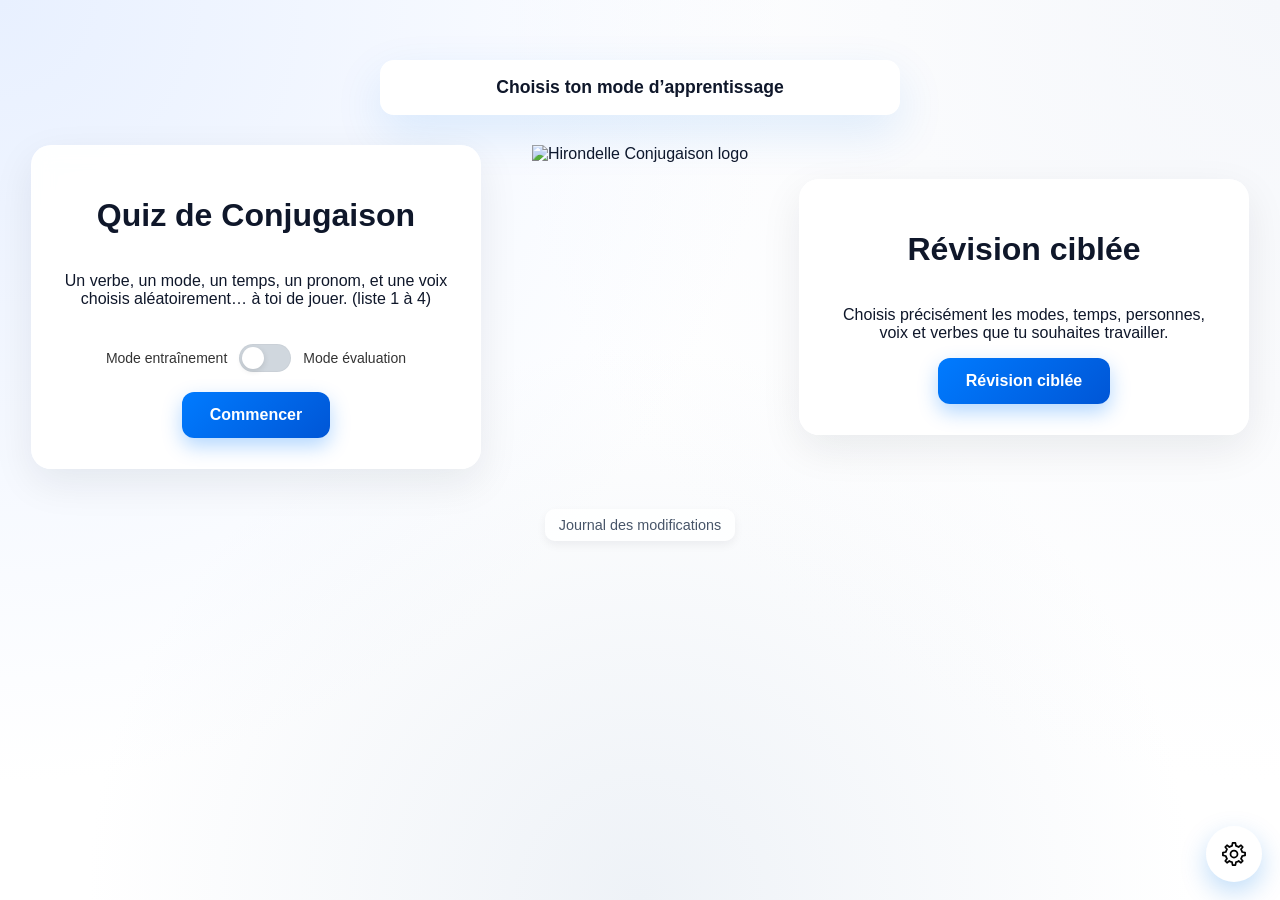
==== templates/index.html @ 1668cf2c "Update index.html" ====
<!DOCTYPE html>
<html lang="fr">
<head>
    <meta charset="UTF-8">
    <title>Quiz de Conjugaison</title>
    <link rel="stylesheet" href="/static/style.css">
</head>
<body>

<button id="settings-gear" class="settings-gear" aria-expanded="false" aria-controls="settings-popup" aria-label="Paramètres">
  <svg viewBox="0 0 24 24" width="36" height="36" aria-hidden="true" xmlns="http://www.w3.org/2000/svg" role="img">
    <path
      d="M12 2.5
         L13.2 2.5
         L13.7 5
         A7 7 0 0 1 16 6
         L18 4.5
         L19.5 6
         L18 8
         A7 7 0 0 1 19 10.3
         L21.5 10.8
         L21.5 13.2
         L19 13.7
         A7 7 0 0 1 18 16
         L19.5 18
         L18 19.5
         L16 18
         A7 7 0 0 1 13.7 19
         L13.2 21.5
         L10.8 21.5
         L10.3 19
         A7 7 0 0 1 8 18
         L6 19.5
         L4.5 18
         L6 16
         A7 7 0 0 1 5 13.7
         L2.5 13.2
         L2.5 10.8
         L5 10.3
         A7 7 0 0 1 6 8
         L4.5 6
         L6 4.5
         L8 6
         A7 7 0 0 1 10.3 5
         L10.8 2.5
         Z"
      fill="none"
      stroke="black"
      stroke-width="1.5"
      stroke-linejoin="round"
      stroke-linecap="round"
    />
    <circle
      cx="12"
      cy="12"
      r="3"
      fill="none"
      stroke="black"
      stroke-width="1.5"
    />
  </svg>
</button>

<!-- POPUP (UN SEUL exemplaire, placé dans le body) -->
<div id="settings-popup" class="settings-popup" role="dialog" aria-hidden="true" aria-labelledby="settings-title">
  <div class="settings-popup-inner">
    <h2 id="settings-title">Paramètres</h2>

    <!-- Interface switch -->
    <div class="setting-block">
      <label class="setting-label">Interface</label>

      <div class="switch-container interface-switch" role="group" aria-label="Interface mobile ou PC">
        <span class="switch-label">Mobile</span>

        <label class="switch" aria-hidden="true">
          <input type="checkbox" id="interface-toggle" aria-checked="true" />
          <span class="slider" aria-hidden="true"></span>
        </label>

        <span class="switch-label">PC</span>
      </div>

      <p class="muted small-note">Active Mobile pour adapter l'interface à ton téléphone.</p>
    </div>

    <div class="setting-block">
      <p class="muted">Cliquez de nouveau sur l'engrenage pour fermer.</p>
    </div>
  </div>
</div>

<!-- CONTENU DE LA PAGE -->
<div class="mini-card">
    Choisis ton mode d’apprentissage
</div>
<!-- ============================
     CARTE 1 — QUIZ CLASSIQUE
     ============================ -->
<div class="menu-row">
    
    <div class="container">
        <!-- Carte 1 -->
        <h1>Quiz de Conjugaison</h1>
        <p>Un verbe, un mode, un temps, un pronom, et une voix choisis aléatoirement… à toi de jouer. (liste 1 à 4)</p>

        <form action="/quiz" method="get">
            <div class="switch-container">
                <label class="switch-label">Mode entraînement</label>
                <label class="switch">
                    <input type="checkbox" name="mode" value="evaluation">
                    <span class="slider"></span>
                </label>
                <label class="switch-label">Mode évaluation</label>
            </div>

            <button type="submit" class="btn">Commencer</button>
        </form>
    </div>


    
<!-- Logo card insérée entre les deux containers -->
<div class="logo-card-wrapper" aria-hidden="false">
  <div class="logo-card" role="img" aria-label="Logo Hirondelle Conjugaison">
    <img src="/static/images/logo.png" alt="Hirondelle Conjugaison logo" id="site-logo">
  </div>
</div>

    
    <div class="container">
        <!-- Carte 2 -->
        <h1>Révision ciblée</h1>
        <p>Choisis précisément les modes, temps, personnes, voix et verbes que tu souhaites travailler.</p>

        <a href="/cible" class="btn">Révision ciblée</a>
    </div>

</div>


<!-- ============================
     FOOTER — JOURNAL DES MODIFS
     ============================ -->
<div class="menu-footer">
    <a href="/changelog" class="menu-link">Journal des modifications</a>
</div>
<script src="{{ url_for('static', filename='js/settings.js') }}" defer></script>
</body>
</html>
---- static/style.css ----
/* ============================================================
   BASE — FIGMA PREMIUM (FOND AMÉLIORÉ)
   ============================================================ */
body {
    font-family: 'Inter', Arial, sans-serif;
    /* Dégradé Mesh doux et moderne */
    background: radial-gradient(circle at 0% 0%, #e8f0ff 0%, transparent 50%),
                radial-gradient(circle at 100% 0%, #f5f7fb 0%, transparent 50%),
                radial-gradient(circle at 50% 100%, #eef2f7 0%, transparent 50%);
    background-attachment: fixed;
    text-align: center;
    padding-top: 60px;
    color: #0f172a;
    margin: 0;
}

.container, .page {
    width: 450px;
    margin: auto;
    background: rgba(255, 255, 255, 0.95);
    backdrop-filter: blur(10px);
    padding: 30px;
    border-radius: 20px;
    box-shadow: 0 14px 40px rgba(15, 23, 42, 0.08);
    border: 1px solid rgba(255, 255, 255, 0.7);
}

/* Version large pour la config */
.page { max-width: 850px; width: 90%; }

/* ============================================================
   BOUTONS & INPUTS (STYLE ORIGINE AMÉLIORÉ)
   ============================================================ */
.btn, .start-btn {
    display: inline-block;
    padding: 14px 28px;
    background: linear-gradient(135deg, #007bff, #0056d6);
    color: white !important;
    text-decoration: none;
    border-radius: 12px;
    font-size: 1rem;
    border: none;
    cursor: pointer;
    font-weight: 600;
    box-shadow: 0 8px 20px rgba(0, 123, 255, 0.3);
    transition: all 0.2s ease;
}

.start-btn { width: 100%; margin-top: 30px; }
.btn:hover, .start-btn:hover { transform: translateY(-2px); box-shadow: 0 12px 28px rgba(0, 123, 255, 0.4); }

input[type="text"] {
    width: 80%;
    padding: 14px;
    border-radius: 12px;
    border: 1px solid #d0d7e2;
    font-size: 1.1rem;
    text-align: center;
    box-shadow: 0 4px 10px rgba(15, 23, 42, 0.04);
    outline: none;
    transition: 0.2s;
}
input[type="text"]:focus { border-color: #007bff; box-shadow: 0 0 0 4px rgba(0, 123, 255, 0.1); }

/* ============================================================
   CHIPS (STYLE FIGMA)
   ============================================================ */
.section { margin-bottom: 30px; text-align: left; }
.section h2 { font-size: 1.1rem; margin-bottom: 15px; color: #475569; }

.chips { display: flex; flex-wrap: wrap; gap: 10px; justify-content: flex-start; }

.chip {
    padding: 10px 18px;
    background: #ffffff;
    border: 1px solid #d0d7e2;
    border-radius: 10px;
    cursor: pointer;
    font-size: 0.9rem;
    font-weight: 500;
    transition: all 0.2s;
}

.chip.active {
    background: linear-gradient(135deg, #007bff, #0056d6);
    color: #fff;
    border-color: transparent;
    box-shadow: 0 8px 20px rgba(0, 123, 255, 0.25);
}
.chip input { display: none; }

.section.disabled { opacity: 0.3; pointer-events: none; filter: grayscale(0.8); }

/* ============================================================
   SLIDER (D’ORIGINE)
   ============================================================ */
.switch-container { display: flex; justify-content: center; align-items: center; gap: 12px; margin: 20px 0; }
.switch { position: relative; width: 50px; height: 28px; }
.switch input { opacity: 0; width: 0; height: 0; }
.slider { position: absolute; cursor: pointer; inset: 0; background: #d0d7e2; border-radius: 28px; transition: 0.3s; }
.slider:before { content: ""; position: absolute; height: 22px; width: 22px; left: 3px; bottom: 3px; background: white; border-radius: 50%; transition: 0.3s; }
input:checked + .slider { background: #007bff; }
input:checked + .slider:before { transform: translateX(22px); }
/* ============================================================
   BOUTONS SECONDAIRES — VERSION PREMIUM FIGMA
   (back-button, stop-button, menu-link, etc.)
   ============================================================ */

/* Conteneur global pour centrer et espacer les petits boutons */
.small-buttons {
    display: flex;
    flex-direction: column;
    gap: 14px;
    justify-content: center;
    align-items: center;
    margin-top: 25px;
}

/* Bouton retour */
.back-button {
    display: inline-block;
    padding: 10px 18px;
    background: #f1f5f9;
    border-radius: 10px;
    color: #334155;
    text-decoration: none;
    font-weight: 600;
    font-size: 0.95rem;
    box-shadow: 0 4px 10px rgba(15, 23, 42, 0.06);
    transition: 0.2s ease;
}

.back-button:hover {
    background: #e2e8f0;
    color: #0f172a;
    transform: translateY(-1px);
    box-shadow: 0 6px 14px rgba(15, 23, 42, 0.10);
}

/* Bouton stop / bilan compact */
.stop-button {
    display: inline-block;
    padding: 10px 18px;
    background: #ffe5e5;
    color: #c0392b;
    border-radius: 10px;
    font-size: 0.95rem;
    font-weight: 600;
    text-decoration: none;
    box-shadow: 0 4px 10px rgba(192, 57, 43, 0.20);
    transition: 0.2s ease;
}

.stop-button:hover {
    background: #ffd6d6;
    color: #a83226;
    transform: translateY(-1px);
    box-shadow: 0 6px 14px rgba(192, 57, 43, 0.25);
}

/* Liens de menu */
.menu-link {
    display: inline-block;
    padding: 8px 14px;
    background: rgba(255, 255, 255, 0.9);
    border-radius: 10px;
    color: #475569;
    text-decoration: none;
    font-size: 0.9rem;
    font-weight: 500;
    box-shadow: 0 4px 10px rgba(15, 23, 42, 0.06);
    transition: 0.2s ease;
}

.menu-link:hover {
    background: #ffffff;
    color: #0f172a;
    transform: translateY(-1px);
    box-shadow: 0 6px 14px rgba(15, 23, 42, 0.10);
}

/* Footer de menu (centré et espacé) */
.menu-footer {
    margin-top: 40px;
    text-align: center;
    display: flex;
    flex-direction: column;
    gap: 12px;
    align-items: center;
}
/* ============================================================
   BOUTONS DU BAS DU BILAN — VERSION PREMIUM FIGMA
   ============================================================ */

.bilan-actions {
    display: flex;
    flex-direction: column;
    gap: 16px;
    justify-content: center;
    align-items: center;
    margin-top: 35px;
}

/* Boutons principaux du bas */
.bilan-actions .btn {
    width: 100%;
    max-width: 320px;
    padding: 14px 24px;
    border-radius: 12px;
    font-size: 1rem;
    font-weight: 600;
    background: linear-gradient(135deg, #007bff, #0056d6);
    color: #fff !important;
    box-shadow: 0 8px 20px rgba(0, 123, 255, 0.3);
    transition: 0.2s ease;
    text-align: center;
}

.bilan-actions .btn:hover {
    transform: translateY(-2px);
    box-shadow: 0 12px 28px rgba(0, 123, 255, 0.4);
}

/* Bouton retour */
.bilan-actions .back-button {
    width: 100%;
    max-width: 320px;
    text-align: center;
}
.eval-header {
    display: flex;
    flex-direction: column;
    align-items: center;
    gap: 6px;
    margin-bottom: 25px;
}

.eval-badge {
    background: linear-gradient(135deg, #0f172a, #1e293b);
    color: #fff;
    padding: 8px 20px;
    border-radius: 14px;
    font-size: 0.9rem;
    font-weight: 600;
    letter-spacing: 0.4px;
    box-shadow: 0 4px 12px rgba(0,0,0,0.15);
}
.timer-box {
    background: #ffffff;
    color: #007bff;
    padding: 14px 28px;
    border-radius: 16px;
    font-size: 1.8rem; /* plus grand */
    font-weight: 700;
    box-shadow: 0 8px 20px rgba(0,123,255,0.18);
    border: 1px solid rgba(0,123,255,0.15);
    margin-bottom: 12px;
    letter-spacing: 1px;
}

.eval-actions .btn {
    margin-top: 25px;
}
.eval-question {
    margin-top: 10px;
    margin-bottom: 20px;
    font-size: 1.1rem;
    font-weight: 500;
    color: #334155;
}
.progress-container {
    width: 100%;
    height: 14px;
    background: #e2e8f0;
    border-radius: 8px;
    overflow: hidden;
    margin: 20px 0 25px 0;
    box-shadow: inset 0 0 4px rgba(0,0,0,0.08);
}

.progress-bar {
    height: 100%;
    background: linear-gradient(90deg, #007bff, #0056d6);
    width: 0%;
    transition: width 0.45s ease-in-out;
    box-shadow: 0 0 12px rgba(0,123,255,0.4);
}

.flash {
    background: #ffdddd;
    border-left: 4px solid #ff4444;
    padding: 10px 15px;
    margin-bottom: 15px;
    border-radius: 6px;
    color: #a00000;
    font-weight: 500;
}

.start-btn:disabled {
    opacity: 0.4;
    cursor: not-allowed;
    pointer-events: none;
}
/* ============================
   ALIGNEMENT PC — DEUX CARTES
   ============================ */
@media (min-width: 900px) {

    .menu-row {
        display: flex;
        justify-content: center;
        align-items: stretch; /* égalise automatiquement les hauteurs */
        gap: 20px; /* espace horizontal */
    }

    /* Les deux cartes gardent leur largeur */
    .menu-row .container {
        width: 450px;
        display: flex;
        flex-direction: column;
    }

    /* Empêche le bouton de s'étirer */
    .menu-row .container .btn {
        width: auto;
        align-self: center;
        margin-top: auto; /* pousse le bouton en bas proprement */
    }
}
   /* ============================
   MINI-CARTE D'INTRO
   ============================ */
   .mini-card {
       width: 450px;
       margin: 0 auto 30px auto;
       padding: 14px 20px;
       background: rgba(255, 255, 255, 0.9);
       backdrop-filter: blur(8px);
       border-radius: 14px;
       box-shadow: 0 8px 24px rgba(15, 23, 42, 0.08);
       border: 1px solid rgba(255, 255, 255, 0.7);
       font-size: 1.1rem;
       font-weight: 600;
       color: #0f172a;
   }
/* ============================
   BILAN — STYLE PREMIUM
   ============================ */

.bilan-container {
    max-width: 700px;
}

.intro {
    font-size: 1rem;
    color: #475569;
    margin-bottom: 25px;
}

.bilan-block {
    background: rgba(255,255,255,0.9);
    padding: 20px;
    border-radius: 16px;
    box-shadow: 0 8px 24px rgba(15,23,42,0.08);
    margin-bottom: 30px;
}

/* BARRE DE PROGRESSION GLOBALE */
.bar-container {
    width: 100%;
    height: 12px;
    background: #e2e8f0;
    border-radius: 8px;
    overflow: hidden;
    margin: 10px 0 20px 0;
}

.bar-fill {
    height: 100%;
    background: linear-gradient(90deg, #007bff, #0056d6);
    transition: width 0.4s ease;
}

/* ERREURS */
.erreurs-block {
    margin-bottom: 30px;
}

.erreur-item {
    background: #fff1f2;
    border-left: 4px solid #e11d48;
    padding: 12px 16px;
    border-radius: 10px;
    margin-bottom: 12px;
    text-align: left;
    font-size: 0.95rem;
}

.erreur-verbe {
    font-weight: 700;
    color: #b91c1c;
}

.attendu {
    color: #0f172a;
    font-weight: 600;
}

.donne {
    color: #b91c1c;
    font-weight: 600;
}

.fleche {
    margin: 0 6px;
}

/* ANALYSE */
.analyse-section {
    margin-top: 20px;
}

.analyse-title {
    margin-top: 25px;
    font-weight: 700;
    color: #334155;
}

.analyse-item {
    background: #f8fafc;
    padding: 10px 14px;
    border-radius: 10px;
    margin-bottom: 8px;
    text-align: left;
}

/* MINI GRAPHIQUES PAR MODE / VOIX */
.mode-chart {
    margin: 20px 0;
}

.mode-row {
    display: flex;
    align-items: center;
    gap: 10px;
    margin-bottom: 12px;
}

.mode-label {
    width: 120px;
    text-align: left;
    font-weight: 600;
    color: #334155;
}

.mode-bar-premium {
    flex: 1;
    height: 10px;
    background: #e2e8f0;
    border-radius: 6px;
    overflow: hidden;
}

.mode-bar-fill-premium {
    height: 100%;
    background: linear-gradient(90deg, #007bff, #0056d6);
    transition: width 0.4s ease;
}

.mode-value {
    width: 40px;
    text-align: right;
    font-weight: 600;
}

/* SUGGESTION */
.suggestion {
    background: #eef2ff;
    padding: 14px;
    border-radius: 12px;
    color: #3730a3;
    font-weight: 600;
    margin-top: 10px;
}

/* BOUTONS */
.bilan-actions {
    margin-top: 40px;
    display: flex;
    flex-direction: column;
    gap: 16px;
}
/* Bouton settings — bleu, circulaire, compact, animé */
.settings-gear {
    position: fixed;
    right: 18px;
    bottom: 18px;

    /* Taille plus petite */
    width: 56px;
    height: 56px;

    /* Forme circulaire */
    border-radius: 50%;

    /* Fond bleu moderne */
    background: linear-gradient(135deg, #4fb3ff, #0077e6);

    /* Bordure subtile */
    border: 2px solid rgba(255,255,255,0.25);

    /* Centrage du SVG */
    display: flex;
    align-items: center;
    justify-content: center;

    cursor: pointer;
    z-index: 1400;
    padding: 0;

    /* Animation douce */
    transition:
        transform 260ms cubic-bezier(.2,.9,.2,1),
        box-shadow 260ms cubic-bezier(.2,.9,.2,1),
        background 260ms ease;

    /* Ombre moderne */
    box-shadow: 0 10px 26px rgba(0, 119, 230, 0.25);

    /* Icône en blanc */
    color: #ffffff;
}

/* Taille du SVG */
.settings-gear svg {
    width: 28px;
    height: 28px;
    display: block;
    pointer-events: none;
}

/* Hover : élévation + glow bleu */
.settings-gear:hover {
    transform: translateY(-4px) scale(1.08);
    box-shadow: 0 18px 40px rgba(0, 119, 230, 0.35);
    background: linear-gradient(135deg, #6fd3ff, #0088ff);
}

/* Focus clavier */
.settings-gear:focus {
    outline: none;
    box-shadow: 0 0 0 6px rgba(0,119,230,0.25);
}

/* Animation ouverture (rotation douce) */
.settings-gear.open {
    transform: rotate(90deg) scale(1.05);
    box-shadow: 0 22px 48px rgba(0,119,230,0.40);
}


/* Popup */
.settings-popup {
  position: fixed;
  right: 18px;
  bottom: 78px;
  width: 280px;
  max-width: calc(100% - 40px);
  background: #ffffff;
  border-radius: 14px;
  box-shadow: 0 18px 48px rgba(0,119,230,0.18);
  opacity: 0;
  transform: translateY(12px) scale(0.96);
  pointer-events: none;
  transition: opacity 260ms ease, transform 260ms cubic-bezier(.2,.9,.2,1);
  z-index: 1300;
  overflow: hidden;
}
.settings-popup.open {
  opacity: 1;
  transform: translateY(0) scale(1);
  pointer-events: auto;
}
.settings-popup-inner { padding: 16px 18px; color: #222; }

/* ---------------------------
   Switch block
   --------------------------- */
/* ============================
   SWITCH / TOGGLE
   ============================ */
.setting-block { margin-bottom: 14px; }
.setting-label { display: block; font-weight: 600; color: #0077e6; margin-bottom: 8px; }
.interface-switch { display: flex; align-items: center; gap: 10px; }
.switch-label { font-size: 14px; color: #333; }

/* Switch visual */
.switch { position: relative; display: inline-block; width: 52px; height: 28px; }
.switch input { opacity: 0; width: 0; height: 0; position: absolute; left: 0; top: 0; }
.slider {
  position: absolute; inset: 0;
  background: #d0d7de; border-radius: 34px;
  transition: background .25s ease, box-shadow .25s;
  box-shadow: inset 0 0 0 1px rgba(0,0,0,0.03);
}
.slider:before {
  content: ""; position: absolute; height: 22px; width: 22px; left: 3px; bottom: 3px;
  background: #fff; border-radius: 50%; transition: transform .25s cubic-bezier(.2,.9,.2,1);
  box-shadow: 0 2px 6px rgba(0,0,0,0.12);
}
#interface-toggle:checked + .slider { background: #0077e6; }
#interface-toggle:checked + .slider:before { transform: translateX(24px); }
.small-note { margin: 8px 0 0 0; color: #666; font-size: 13px; }
.switch input:focus + .slider { box-shadow: 0 0 0 6px rgba(0,119,230,0.12); outline: none; }

/* ============================
   MODE CLASSES (mobile / pc)
   ============================ */
body.mobile-mode .container { max-width: 380px; width: 92%; transition: width .28s ease, max-width .28s ease; }
body.mobile-mode .menu-row { flex-direction: column; gap: 18px; }
body.pc-mode .container { max-width: 1100px; width: 100%; transition: width .28s ease, max-width .28s ease; }
body.pc-mode .menu-row { flex-direction: row; gap: 32px; }

/* Ensure box sizing everywhere to avoid overflow surprises */
.container, .menu-row, .mini-card, .bilan-block { box-sizing: border-box; }

/* ============================
   SETTINGS GEAR (responsive, consolidated)
   ============================ */
:root {
  --settings-gear-size-desktop: 56px;
  --settings-gear-svg: 28px;
  --mobile-popup-scale: 2; /* <-- CHANGE THIS in body.mobile-mode to scale popups in mobile */
}

.settings-gear {
  position: fixed;
  right: 18px;
  bottom: 18px;
  width: var(--settings-gear-size-desktop);
  height: var(--settings-gear-size-desktop);
  border-radius: 50%;
  background: linear-gradient(135deg, #4fb3ff, #0077e6);
  border: 2px solid rgba(255,255,255,0.25);
  display: flex; align-items: center; justify-content: center;
  cursor: pointer; z-index: 1400; padding: 0;
  box-shadow: 0 10px 26px rgba(0,119,230,0.25);
  color: #fff;
  transform-origin: center;
  transition: transform 260ms cubic-bezier(.2,.9,.2,1), box-shadow 260ms cubic-bezier(.2,.9,.2,1), background 260ms ease;
}
.settings-gear svg { width: var(--settings-gear-svg); height: var(--settings-gear-svg); pointer-events: none; }
.settings-gear:hover { transform: translateY(-4px) scale(1.08); box-shadow: 0 18px 40px rgba(0,119,230,0.35); background: linear-gradient(135deg, #6fd3ff, #0088ff); }
.settings-gear:focus { outline: none; box-shadow: 0 0 0 6px rgba(0,119,230,0.25); }
.settings-gear.open { transform: rotate(90deg) scale(1.05); box-shadow: 0 22px 48px rgba(0,119,230,0.40); }

/* Small adjustments for very small screens (keeps visual crisp, no global scale) */
@media (max-width: 420px) {
  .settings-gear { right: 12px; bottom: 12px; width: 56px; height: 56px; }
}
@media (max-width: 320px) {
  .settings-gear { right: 10px; bottom: 10px; width: 52px; height: 52px; }
}

/* ============================
   POPUP / MODAL (desktop + mobile master variable)
   - All popups use the same mobile scale variable
   - Boxes adapt to text: height:auto, min-height:0, padding in clamp()
   ============================ */
.settings-popup,
.popup,
.modal,
.mini-card,
.bilan-block {
  position: relative;
  background: #ffffff;
  border-radius: 14px;
  box-shadow: 0 18px 48px rgba(0,119,230,0.12);
  overflow: hidden;
  width: 100%;
  max-width: 520px;
  padding: 16px;
  height: auto;
  min-height: 0;
  box-sizing: border-box;
  transition: opacity 220ms ease, transform 220ms cubic-bezier(.2,.9,.2,1);
}

/* Desktop default popup placement */
.settings-popup {
  position: fixed;
  right: 18px;
  bottom: 78px;
  width: 280px;
  max-width: calc(100% - 40px);
  opacity: 0;
  transform: translateY(12px) scale(0.98);
  pointer-events: none;
  z-index: 1500;
}
.settings-popup.open { opacity: 1; transform: translateY(0) scale(1); pointer-events: auto; }
.settings-popup-inner { padding: 16px 18px; color: #222; }

/* ============================
   MOBILE: single variable controls ALL popup sizes
   - Change only --mobile-popup-scale inside body.mobile-mode
   ============================ */
body.mobile-mode { --mobile-popup-scale: 2; } /* <-- change this single value to scale all popups in mobile */
@media (max-width: 360px) { body.mobile-mode { --mobile-popup-scale: 2; } }

/* Apply mobile-only popup scaling and safe placement */
body.mobile-mode .settings-popup,
body.mobile-mode .popup,
body.mobile-mode .modal,
body.mobile-mode .mini-card,
body.mobile-mode .bilan-block {
  transform-origin: top center;
  transform: scale(var(--mobile-popup-scale));
  max-width: calc(100% - 32px);
  padding: clamp(10px, 3.5vw, 18px);
  height: auto !important;
  min-height: 0 !important;
}

/* Shift gear and popup to avoid overlap when mobile scale increases */
body.mobile-mode .settings-gear {
  right: calc(12px + (var(--mobile-popup-scale) - 1) * 12px);
  bottom: calc(12px + (var(--mobile-popup-scale) - 1) * 12px);
  z-index: 1600;
}
body.mobile-mode .settings-popup {
  right: calc(12px + (var(--mobile-popup-scale) - 1) * 12px);
  bottom: calc(70px + (var(--mobile-popup-scale) - 1) * 12px);
  width: calc(92% - 24px);
}

/* Ensure popups adapt to text width (no fixed heights) */
body.mobile-mode .settings-popup .settings-popup-inner,
body.mobile-mode .popup .popup-inner,
body.mobile-mode .modal .modal-inner {
  height: auto;
  min-height: 0;
  padding: clamp(10px, 3.5vw, 18px);
}

/* ============================
   LAYOUT SAFEGUARDS
   - ensure menu-row behaves correctly in pc/mobile
   ============================ */
.menu-row { display: flex; gap: 20px; flex-wrap: wrap; align-items: flex-start; }
.menu-row .container { width: 100%; max-width: 450px; box-sizing: border-box; }

/* Force two-column layout in pc-mode on wide screens */
@media (min-width: 900px) {
  body.pc-mode .menu-row { flex-direction: row; flex-wrap: nowrap; justify-content: center; align-items: stretch; }
  body.pc-mode .menu-row .container { flex: 0 0 450px; width: 450px; max-width: 450px; }
}

/* Accessibility */
:focus { outline: 3px solid rgba(0,119,230,0.12); outline-offset: 2px; }
/* ============================
   Remplacement nettoyé — mobile scaling, gear, popups, espacements
   Remplace la portion fournie par l'utilisateur (ne change pas le visuel desktop)
   ============================ */

/* Master variable pour popups en mobile : changez UNE SEULE valeur ici */
:root {
  --mobile-popup-scale: 2; /* desktop default (no scale) */
}

/* --- Neutraliser scaling destructeur sur wrappers --- */
.container, .page, .menu-row, .mini-card, .bilan-container, .bilan-block {
  transform: none !important;
  transform-origin: initial !important;
  transition: none !important;
  box-sizing: border-box;
}

/* --- Mode mobile : définir la seule variable à modifier --- */
body.mobile-mode {
  --mobile-popup-scale: 2; /* <-- changez CE nombre pour agrandir/réduire toutes les popups en mobile */
  overflow-x: hidden;
  overflow-y: auto;
  /* léger agrandissement typographique si souhaité (optionnel) */
  /* font-size: 1.06rem; */
}

/* Très petits écrans : ajustement optionnel */
@media (max-width: 360px) {
  body.mobile-mode { --mobile-popup-scale: 1.5; }
}

/* --- Réserver de l'espace bas sans min-height dépendant du scale --- */
body.mobile-mode .container,
body.mobile-mode .page {
  /* padding-bottom fixe pour laisser de la place au footer/popup/gear */
  padding-bottom: 80px;
  min-height: auto;
}

/* Footer spacing conservateur en mobile */
body.mobile-mode .menu-footer {
  margin-top: 36px;
}

/* --- Settings gear : position fixe, responsive, sans casser le flux --- */
.settings-gear {
  position: fixed;
  right: 18px;
  bottom: 18px;
  z-index: 1400;
  width: 56px;
  height: 56px;
  border-radius: 50%;
  transform-origin: center;
  transition: transform 260ms cubic-bezier(.2,.9,.2,1), box-shadow 260ms cubic-bezier(.2,.9,.2,1), background 260ms ease;
}

/* Décalage léger du gear en mobile pour éviter recouvrement (basé sur la variable unique) */
body.mobile-mode .settings-gear {
  right: calc(12px + (var(--mobile-popup-scale) - 1) * 12px);
  bottom: calc(12px + (var(--mobile-popup-scale) - 1) * 12px);
  z-index: 1600;
}

/* --- Popups / modals / mini-cards : base (desktop unchanged) --- */
.settings-popup,
.popup,
.modal,
.mini-card,
.bilan-block {
  position: relative;
  background: #ffffff;
  border-radius: 14px;
  box-shadow: 0 18px 48px rgba(0,119,230,0.12);
  overflow: hidden;
  width: 100%;
  max-width: 520px;
  padding: 16px;
  height: auto;
  min-height: 0;
  box-sizing: border-box;
  transition: opacity 220ms ease, transform 220ms cubic-bezier(.2,.9,.2,1);
}

/* Desktop placement settings-popup (inchangé) */
.settings-popup {
  position: fixed;
  right: 18px;
  bottom: 78px;
  width: 280px;
  max-width: calc(100% - 40px);
  opacity: 0;
  transform: translateY(12px) scale(0.98);
  pointer-events: none;
  z-index: 1500;
}
.settings-popup.open { opacity: 1; transform: translateY(0) scale(1); pointer-events: auto; }
.settings-popup-inner { padding: 16px 18px; color: #222; }

/* --- MOBILE : appliquer la variable unique à toutes les popups (scale uniquement) --- */
body.mobile-mode .settings-popup,
body.mobile-mode .popup,
body.mobile-mode .modal,
body.mobile-mode .mini-card,
body.mobile-mode .bilan-block {
  transform-origin: top center;
  transform: scale(var(--mobile-popup-scale));
  max-width: calc(100% - 32px);
  padding: clamp(10px, 3.5vw, 18px);
  height: auto !important;
  min-height: 0 !important;
}

/* Décaler la popup mobile pour éviter recouvrement avec le gear */
body.mobile-mode .settings-popup {
  right: calc(12px + (var(--mobile-popup-scale) - 1) * 12px);
  bottom: calc(70px + (var(--mobile-popup-scale) - 1) * 12px);
  width: calc(92% - 24px);
}

/* Assurer que le contenu interne s'adapte au texte */
body.mobile-mode .settings-popup .settings-popup-inner,
body.mobile-mode .popup .popup-inner,
body.mobile-mode .modal .modal-inner {
  height: auto;
  min-height: 0;
  padding: clamp(10px, 3.5vw, 18px);
}

/* --- Layout safeguards (desktop visuals preserved) --- */
.menu-row { display: flex; gap: 20px; flex-wrap: wrap; align-items: flex-start; }
.menu-row .container { width: 100%; max-width: 450px; box-sizing: border-box; }

/* Forcer deux colonnes en pc-mode (aucun changement visuel attendu) */
@media (min-width: 900px) {
  body.pc-mode .menu-row { flex-direction: row; flex-wrap: nowrap; justify-content: center; align-items: stretch; gap: 20px; }
  body.pc-mode .menu-row .container { flex: 0 0 450px; width: 450px; max-width: 450px; box-sizing: border-box; }
}

/* Chips / lists: wrapping and reasonable gaps */
.chips { gap: 10px; align-items: flex-start; }
.chip { white-space: normal; padding: 8px 12px; }

/* Accessibility */
:focus { outline: 3px solid rgba(0,119,230,0.12); outline-offset: 2px; }


/* === Révision ciblée — règles consolidées pour mode PC === */
@media (min-width: 900px) {
  /* Empêcher l'étirement vertical des éléments internes (sauf boutons) */
  body.pc-mode .mini-card > *:not(.btn),
  body.pc-mode .revision-card > *:not(.btn) {
    flex: 0 0 auto;
  }

  /* Limiter la taille des images/illustrations pour ne pas étirer la carte */
  body.pc-mode .mini-card img,
  body.pc-mode .revision-card img {
    max-width: 100%;
    max-height: 84px;
    width: auto;
    object-fit: contain;
    margin-bottom: 8px;
    display: block;
  }

  /* Cible précise pour "Révision ciblée" — largeur et hauteur adaptées au contenu */
  body.pc-mode .revision-card,
  body.pc-mode .mini-card.revision,
  body.pc-mode .mini-card--revision,
  body.pc-mode .container.revision {
    max-width: 420px;
    width: 420px;
    box-sizing: border-box;
    padding: 12px 16px;
    margin: 0;
    display: flex;
    flex-direction: column;
    justify-content: flex-start; /* ne pas centrer verticalement */
    align-items: stretch;
    min-height: 0; /* s'ajuste au contenu */
    height: auto;
  }

  /* Titres et paragraphes : espacement et taille harmonisés */
  body.pc-mode .revision-card h2,
  body.pc-mode .mini-card.revision h2 {
    font-size: 1.05rem;
    margin: 6px 0 8px 0;
    line-height: 1.18;
  }
  body.pc-mode .revision-card p,
  body.pc-mode .mini-card.revision p {
    font-size: 0.95rem;
    margin: 0 0 10px 0;
    color: #475569;
  }

  /* Bouton : centré et proportionné */
  body.pc-mode .revision-card .btn,
  body.pc-mode .mini-card.revision .btn {
    align-self: center;
    padding: 10px 16px;
    margin-top: 8px;
    max-width: 200px;
    width: auto;
  }

  /* Si la carte est dans une .menu-row, préserver la largeur de la colonne voisine */
  body.pc-mode .menu-row .container:not(.revision) {
    flex: 0 0 450px;
    width: 450px;
    box-sizing: border-box;
  }

   /* === Fond spécial uniquement en mode PC === */
   body.pc-mode {
     background-image: url("/static/img/fond.png"); 
     background-size: cover;
     background-position: center;
     background-repeat: no-repeat;
   }

/* === En mode mobile : fond normal === */
   body.mobile-mode {
     background: #ffffff; /* ou transparent si tu préfères */
   }
/* === Fix clickability settings gear (place at end of style.css) === */

/* Assurer que le gear est au-dessus de tout et cliquable */
#settings-gear,
.settings-gear {
  position: fixed !important;
  right: 18px !important;
  bottom: 18px !important;
  z-index: 99999 !important;      /* très haut pour éviter recouvrement */
  pointer-events: auto !important;/* s'assurer que les clics passent */
  background: transparent;        /* ne change pas le visuel si déjà stylé */
}

/* Popup juste en dessous du gear (ouvre au-dessus quand nécessaire) */
#settings-popup,
.settings-popup {
  position: fixed !important;
  z-index: 99998 !important;
  pointer-events: auto;           /* quand ouvert, on veut interagir */
}

/* Quand popup fermé, s'assurer qu'il ne capte pas les clics invisibles */
.settings-popup[aria-hidden="true"] {
  pointer-events: none;
  opacity: 0;
  transform: translateY(6px) scale(0.995);
}

/* Sécurité : empêcher qu'un parent avec z-index élevé masque le gear */
body * {
  /* n'applique pas globalement, juste pour debug si nécessaire */
  /* remove/comment this block after debug */
  /* outline: 0.5px dashed rgba(255,0,0,0.06); */
}
/* === Fix clickability settings gear (fin de style.css) === */
#settings-gear, .settings-gear {
  position: fixed !important;
  right: 18px !important;
  bottom: 18px !important;
  z-index: 99999 !important;
  pointer-events: auto !important;
  background: transparent;
}

/* Popup sous le gear, ne capte pas les clics quand fermé */
#settings-popup, .settings-popup {
  position: fixed !important;
  z-index: 99998 !important;
  pointer-events: auto;
}
.settings-popup[aria-hidden="true"] {
  pointer-events: none;
  opacity: 0;
  transform: translateY(6px) scale(0.995);
}

}
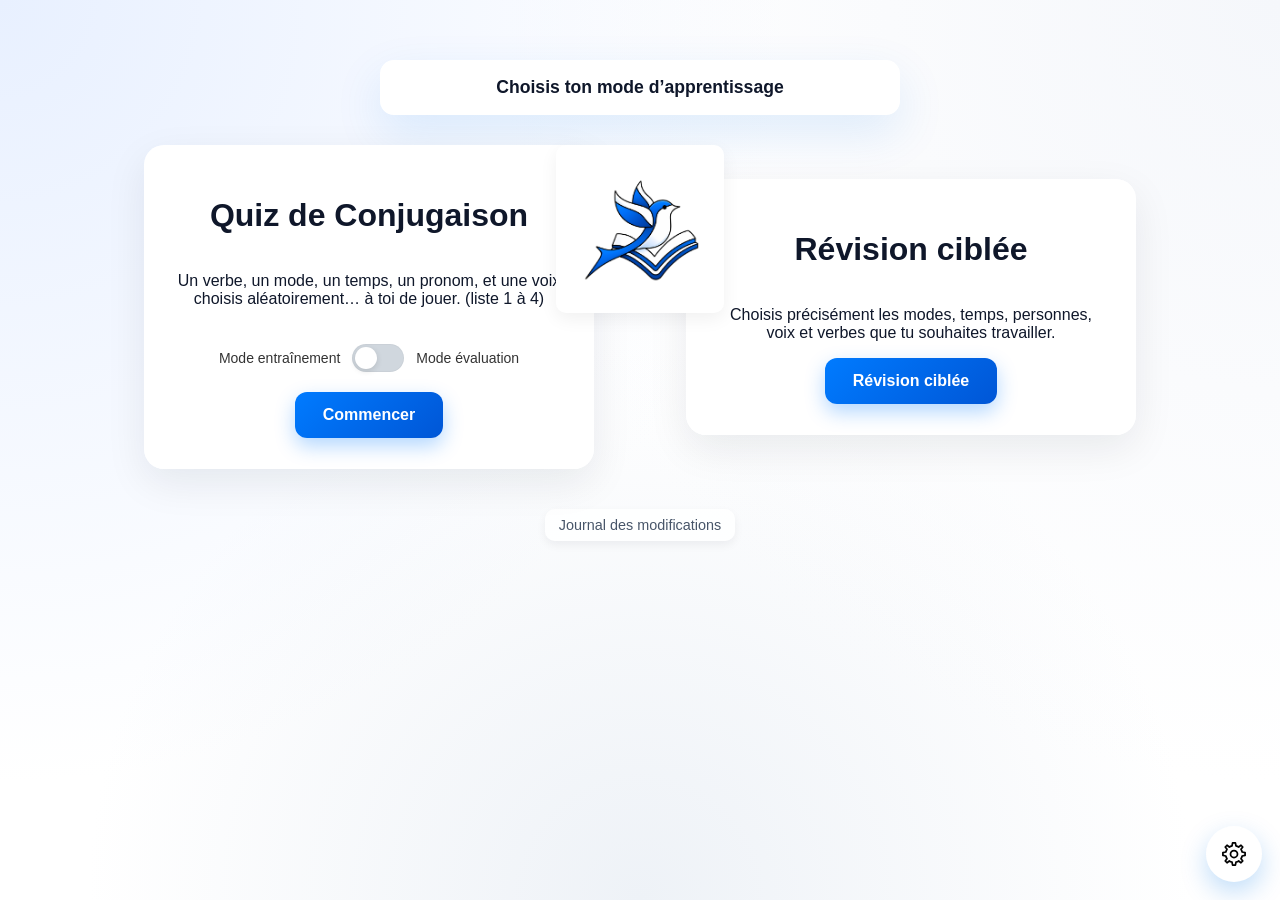
==== commit 6c507f05: "Update index.html" ====
--- a/templates/index.html
+++ b/templates/index.html
@@ -123,7 +123,7 @@
 <!-- Logo card insérée entre les deux containers -->
 <div class="logo-card-wrapper" aria-hidden="false">
   <div class="logo-card" role="img" aria-label="Logo Hirondelle Conjugaison">
-    <img src="/static/images/logo.png" alt="Hirondelle Conjugaison logo" id="site-logo">
+    <img src="/static/img/logo.png" alt="Hirondelle Conjugaison logo" id="site-logo">
   </div>
 </div>
 
--- a/static/style.css
+++ b/static/style.css
@@ -1041,6 +1041,114 @@
   opacity: 0;
   transform: translateY(6px) scale(0.995);
 }
-
-}
-
+/* Logo card centered and responsive */
+:root {
+  --logo-x: 0px; /* contrôle manuel de la translation X du logo (ex: 0px, 20px, -10px, 5%) */
+  --logo-size: 120px; /* taille du logo, ajuste si besoin */
+  --gap-cards: 28px; /* espace entre les cartes */
+  --font-hirondelle: "Hirondelle Conjugaison", system-ui, -apple-system, "Segoe UI", Roboto, "Helvetica Neue", Arial;
+}
+
+/* Wrapper ensures layout behavior */
+.menu-row {
+  display: flex;
+  gap: var(--gap-cards);
+  align-items: flex-start;
+  justify-content: center;
+  position: relative;
+  flex-wrap: nowrap;
+}
+
+/* Logo wrapper occupies no flow space on desktop (absolute) */
+.logo-card-wrapper {
+  position: relative;
+  display: flex;
+  align-items: center;
+  justify-content: center;
+  min-width: 0;
+}
+
+/* The visible card */
+.logo-card {
+  background: #fff;
+  border-radius: 10px;
+  box-shadow: 0 6px 18px rgba(0,0,0,0.06);
+  padding: 12px;
+  display: flex;
+  align-items: center;
+  justify-content: center;
+  width: calc(var(--logo-size) + 24px);
+  height: calc(var(--logo-size) + 24px);
+  transition: transform 220ms ease, box-shadow 220ms ease;
+  font-family: var(--font-hirondelle);
+}
+
+/* Image inside */
+.logo-card img {
+  width: var(--logo-size);
+  height: auto;
+  display: block;
+}
+
+/* Desktop layout: logo visually between the two cards using absolute translation */
+@media (min-width: 900px) {
+  .menu-row {
+    flex-wrap: nowrap;
+  }
+
+  /* Make the two .container flex children take equal space */
+  .menu-row > .container {
+    flex: 1 1 0;
+    min-width: 260px;
+  }
+
+  /* Position the logo-card-wrapper absolutely centered vertically and between cards */
+  .logo-card-wrapper {
+    position: absolute;
+    left: 50%;
+    top: 0;
+    transform: translateX(calc(-50% + var(--logo-x)));
+    pointer-events: auto;
+    z-index: 10;
+    margin-top: 0;
+  }
+
+  /* Keep space so the two containers don't overlap the logo visually */
+  .menu-row::before,
+  .menu-row::after {
+    content: "";
+    width: calc(var(--logo-size) / 2 + 24px);
+    display: block;
+  }
+}
+
+/* Mobile layout: stack and intercalate logo between cards */
+@media (max-width: 899px) {
+  .menu-row {
+    flex-direction: column;
+    gap: var(--gap-cards);
+  }
+
+  /* Ensure containers are full width on mobile */
+  .menu-row > .container {
+    width: 100%;
+  }
+
+  /* Put logo-card-wrapper as a normal flow element (it will be between the two containers if placed there in HTML) */
+  .logo-card-wrapper {
+    position: relative;
+    transform: translateX(var(--logo-x));
+    margin: 0 auto;
+    width: auto;
+  }
+}
+
+/* Small visual hover */
+.logo-card:hover {
+  transform: translateY(-4px) scale(1.01);
+  box-shadow: 0 10px 30px rgba(0,0,0,0.09);
+}
+
+
+}
+
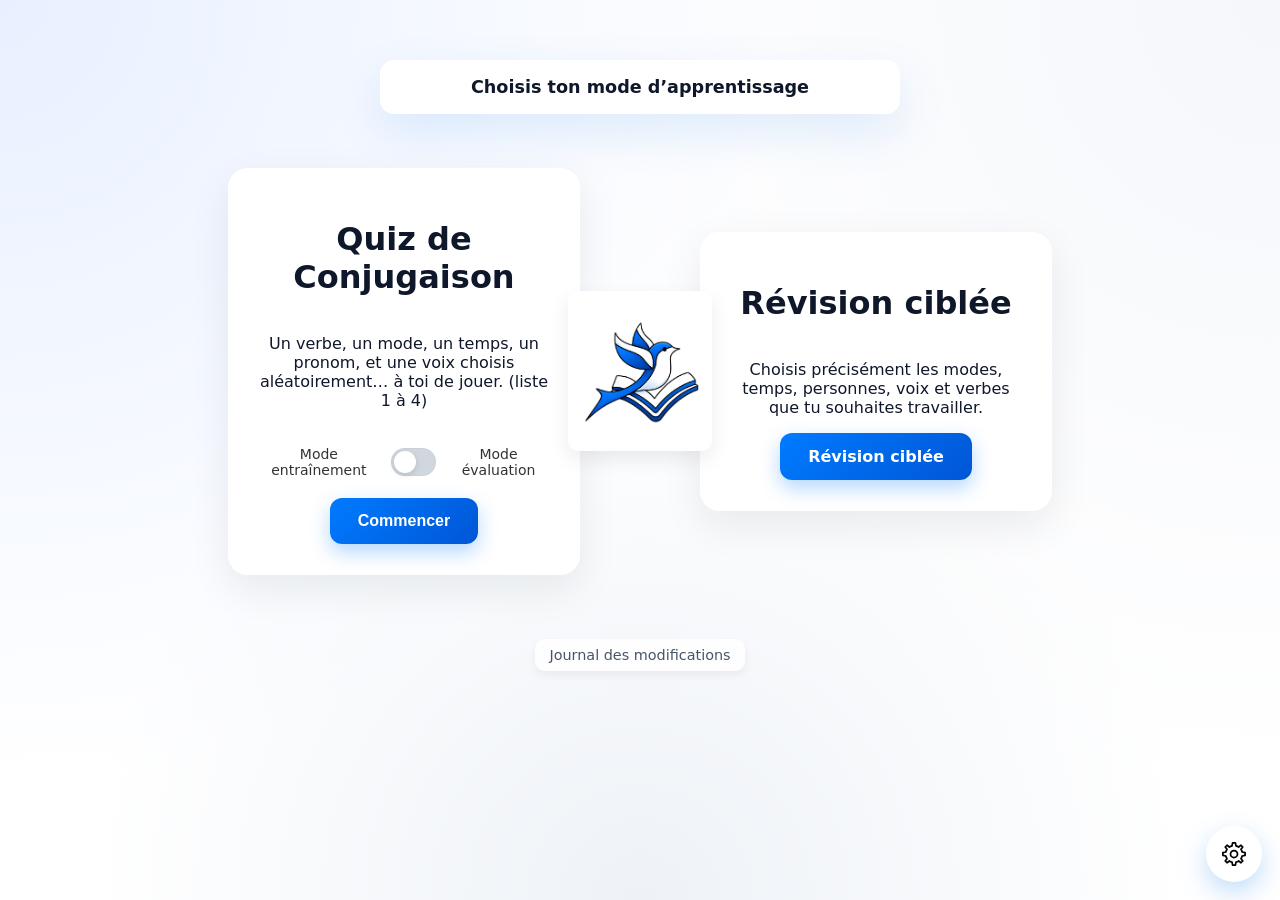
==== commit 989afcfc: "Update index.html" ====
--- a/templates/index.html
+++ b/templates/index.html
@@ -5,6 +5,32 @@
     <title>Quiz de Conjugaison</title>
     <link rel="stylesheet" href="/static/style.css">
 </head>
+
+<script>
+(function(){
+  function applyMobileOffsets(){
+    const vw = window.innerWidth;
+    if(vw <= 899){
+      // exemple : abaissement proportionnel au logo
+      const logoSize = parseFloat(getComputedStyle(document.documentElement).getPropertyValue('--logo-size')) || 120;
+      const mobileVert = Math.max(8, Math.round(logoSize * 0.12)) + 'px';
+      document.documentElement.style.setProperty('--logo-vert-mobile', mobileVert);
+      // pousse la carte droite si nécessaire
+      const push = Math.max(0, Math.round(logoSize * 0.08)) + 'px';
+      document.querySelectorAll('.card-right').forEach(el => el.style.marginTop = push);
+    } else {
+      // reset mobile-specific inline styles
+      document.documentElement.style.removeProperty('--logo-vert-mobile');
+      document.querySelectorAll('.card-right').forEach(el => el.style.marginTop = '');
+    }
+  }
+
+  window.addEventListener('resize', applyMobileOffsets);
+  document.addEventListener('DOMContentLoaded', applyMobileOffsets);
+  applyMobileOffsets();
+})();
+</script>
+
 <body>
 
 <button id="settings-gear" class="settings-gear" aria-expanded="false" aria-controls="settings-popup" aria-label="Paramètres">
@@ -122,7 +148,7 @@
     
 <!-- Logo card insérée entre les deux containers -->
 <div class="logo-card-wrapper" aria-hidden="false">
-  <div class="logo-card" role="img" aria-label="Logo Hirondelle Conjugaison">
+  <div class="logo-card" role="img" aria-label="Hirondelle Conjugaison">
     <img src="/static/img/logo.png" alt="Hirondelle Conjugaison logo" id="site-logo">
   </div>
 </div>
--- a/static/style.css
+++ b/static/style.css
@@ -1041,114 +1041,145 @@
   opacity: 0;
   transform: translateY(6px) scale(0.995);
 }
-/* Logo card centered and responsive */
-:root {
-  --logo-x: 0px; /* contrôle manuel de la translation X du logo (ex: 0px, 20px, -10px, 5%) */
-  --logo-size: 120px; /* taille du logo, ajuste si besoin */
-  --gap-cards: 28px; /* espace entre les cartes */
+:root{
+  --logo-x: 0px;                 /* contrôle horizontal */
+  --logo-size: 120px;            /* taille du logo */
+  --gap-cards-desktop: 120px;    /* espace entre cartes en desktop (augmente pour laisser place au logo) */
+  --gap-cards-mobile: 28px;      /* espace entre cartes en mobile */
+  --logo-vert-desktop: 0px;      /* ajustement vertical du logo en desktop (si besoin) */
+  --logo-vert-mobile: 12px;      /* décale le logo vers le bas en mobile */
+  --card-min: 260px;
   --font-hirondelle: "Hirondelle Conjugaison", system-ui, -apple-system, "Segoe UI", Roboto, "Helvetica Neue", Arial;
 }
 
-/* Wrapper ensures layout behavior */
+/* Layout général */
 .menu-row {
   display: flex;
-  gap: var(--gap-cards);
+  gap: var(--gap-cards-mobile);
   align-items: flex-start;
   justify-content: center;
   position: relative;
-  flex-wrap: nowrap;
-}
-
-/* Logo wrapper occupies no flow space on desktop (absolute) */
+  width: 100%;
+  box-sizing: border-box;
+  padding: 24px;
+}
+
+/* Cartes */
+.menu-row > .card {
+  background: #fff;
+  border-radius: 12px;
+  box-shadow: 0 8px 24px rgba(0,0,0,0.06);
+  padding: 20px;
+  flex: 1 1 0;
+  min-width: var(--card-min);
+  box-sizing: border-box;
+}
+
+/* Wrapper du logo (flow element) */
 .logo-card-wrapper {
-  position: relative;
-  display: flex;
-  align-items: center;
-  justify-content: center;
-  min-width: 0;
-}
-
-/* The visible card */
-.logo-card {
-  background: #fff;
-  border-radius: 10px;
-  box-shadow: 0 6px 18px rgba(0,0,0,0.06);
-  padding: 12px;
   display: flex;
   align-items: center;
   justify-content: center;
   width: calc(var(--logo-size) + 24px);
   height: calc(var(--logo-size) + 24px);
-  transition: transform 220ms ease, box-shadow 220ms ease;
+  box-sizing: border-box;
+  z-index: 30;
+}
+
+/* Carte visible du logo */
+.logo-card {
+  width: 100%;
+  height: 100%;
+  display: flex;
+  align-items: center;
+  justify-content: center;
+  background: #fff;
+  border-radius: 10px;
+  padding: 8px;
+  box-shadow: 0 8px 20px rgba(0,0,0,0.08);
+  transition: transform .18s ease, box-shadow .18s ease;
   font-family: var(--font-hirondelle);
 }
 
-/* Image inside */
+/* Image */
 .logo-card img {
   width: var(--logo-size);
   height: auto;
   display: block;
 }
 
-/* Desktop layout: logo visually between the two cards using absolute translation */
+/* Desktop : espace plus large et logo positionné visuellement entre les cartes */
 @media (min-width: 900px) {
   .menu-row {
+    gap: var(--gap-cards-desktop);
+    align-items: center;
     flex-wrap: nowrap;
   }
 
-  /* Make the two .container flex children take equal space */
-  .menu-row > .container {
+  .menu-row > .card {
     flex: 1 1 0;
-    min-width: 260px;
-  }
-
-  /* Position the logo-card-wrapper absolutely centered vertically and between cards */
+    min-width: var(--card-min);
+  }
+
+  /* Position absolue du logo, centré horizontalement, ajustable via --logo-x et --logo-vert-desktop */
   .logo-card-wrapper {
     position: absolute;
     left: 50%;
-    top: 0;
-    transform: translateX(calc(-50% + var(--logo-x)));
+    top: 50%;
+    transform: translate(calc(-50% + var(--logo-x)), calc(-50% + var(--logo-vert-desktop)));
     pointer-events: auto;
-    z-index: 10;
-    margin-top: 0;
-  }
-
-  /* Keep space so the two containers don't overlap the logo visually */
+    margin: 0;
+  }
+
+  /* Réserver visuellement l'espace du logo pour éviter chevauchement */
   .menu-row::before,
   .menu-row::after {
     content: "";
+    display: block;
     width: calc(var(--logo-size) / 2 + 24px);
-    display: block;
-  }
-}
-
-/* Mobile layout: stack and intercalate logo between cards */
+    flex: 0 0 auto;
+  }
+}
+
+/* Mobile : stack vertical, logo s'intercale et est légèrement abaissé; la carte droite (révision) est repoussée si besoin */
 @media (max-width: 899px) {
   .menu-row {
     flex-direction: column;
-    gap: var(--gap-cards);
-  }
-
-  /* Ensure containers are full width on mobile */
-  .menu-row > .container {
+    gap: var(--gap-cards-mobile);
+    align-items: stretch;
+  }
+
+  .menu-row > .card {
     width: 100%;
-  }
-
-  /* Put logo-card-wrapper as a normal flow element (it will be between the two containers if placed there in HTML) */
+    min-width: auto;
+  }
+
   .logo-card-wrapper {
     position: relative;
-    transform: translateX(var(--logo-x));
+    transform: translateX(var(--logo-x)) translateY(var(--logo-vert-mobile));
     margin: 0 auto;
     width: auto;
   }
-}
-
-/* Small visual hover */
+
+  /* Si tu veux pousser la carte droite (révision) vers le bas pour laisser plus d'espace visuel */
+  .card-right {
+    margin-top: calc(var(--logo-size) / 6); /* ajuste si tu veux plus d'espace */
+  }
+}
+
+/* Hover léger */
 .logo-card:hover {
   transform: translateY(-4px) scale(1.01);
-  box-shadow: 0 10px 30px rgba(0,0,0,0.09);
-}
-
-
-}
-
+  box-shadow: 0 12px 30px rgba(0,0,0,0.10);
+}
+
+/* Police pour le site */
+body, h1, h2, h3, .logo-card {
+  font-family: var(--font-hirondelle);
+}
+
+
+
+
+}
+
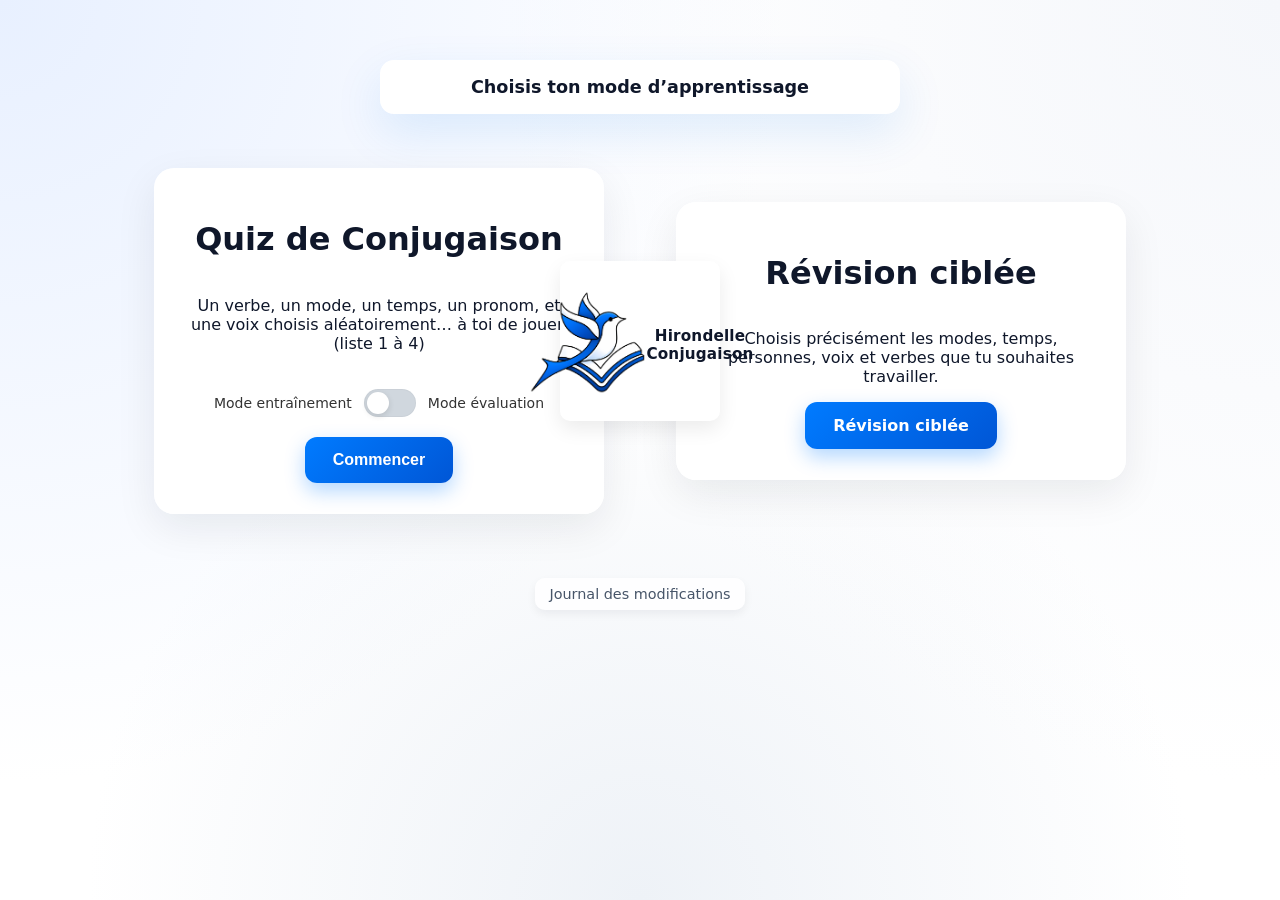
==== commit 0157941d: "Update index.html" ====
--- a/templates/index.html
+++ b/templates/index.html
@@ -146,12 +146,14 @@
 
 
     
-<!-- Logo card insérée entre les deux containers -->
+
 <div class="logo-card-wrapper" aria-hidden="false">
   <div class="logo-card" role="img" aria-label="Hirondelle Conjugaison">
     <img src="/static/img/logo.png" alt="Hirondelle Conjugaison logo" id="site-logo">
+    <div class="logo-caption">Hirondelle Conjugaison</div>
   </div>
 </div>
+
 
     
     <div class="container">
--- a/static/style.css
+++ b/static/style.css
@@ -13,6 +13,24 @@
     color: #0f172a;
     margin: 0;
 }
+:root{
+  /* layout / logo / popup / gear */
+  --logo-x: 0px;
+  --logo-size: 120px;
+  --gap-cards-desktop: 180px;
+  --gap-cards-mobile: 28px;
+  --logo-vert-desktop: 0px;
+  --logo-vert-mobile: 12px;
+  --card-min: 260px;
+
+  /* popups / gear */
+  --mobile-popup-scale: 2;
+  --settings-gear-size-desktop: 56px;
+  --settings-gear-svg: 28px;
+
+  /* fonts */
+  --font-sans: 'Inter', system-ui, -apple-system, "Segoe UI", Roboto, "Helvetica Neue", Arial, sans-serif;
+}
 
 .container, .page {
     width: 450px;
@@ -35,7 +53,7 @@
     display: inline-block;
     padding: 14px 28px;
     background: linear-gradient(135deg, #007bff, #0056d6);
-    color: white !important;
+    color: white ;
     text-decoration: none;
     border-radius: 12px;
     font-size: 1rem;
@@ -210,7 +228,7 @@
     font-size: 1rem;
     font-weight: 600;
     background: linear-gradient(135deg, #007bff, #0056d6);
-    color: #fff !important;
+    color: #fff;
     box-shadow: 0 8px 20px rgba(0, 123, 255, 0.3);
     transition: 0.2s ease;
     text-align: center;
@@ -490,98 +508,6 @@
     flex-direction: column;
     gap: 16px;
 }
-/* Bouton settings — bleu, circulaire, compact, animé */
-.settings-gear {
-    position: fixed;
-    right: 18px;
-    bottom: 18px;
-
-    /* Taille plus petite */
-    width: 56px;
-    height: 56px;
-
-    /* Forme circulaire */
-    border-radius: 50%;
-
-    /* Fond bleu moderne */
-    background: linear-gradient(135deg, #4fb3ff, #0077e6);
-
-    /* Bordure subtile */
-    border: 2px solid rgba(255,255,255,0.25);
-
-    /* Centrage du SVG */
-    display: flex;
-    align-items: center;
-    justify-content: center;
-
-    cursor: pointer;
-    z-index: 1400;
-    padding: 0;
-
-    /* Animation douce */
-    transition:
-        transform 260ms cubic-bezier(.2,.9,.2,1),
-        box-shadow 260ms cubic-bezier(.2,.9,.2,1),
-        background 260ms ease;
-
-    /* Ombre moderne */
-    box-shadow: 0 10px 26px rgba(0, 119, 230, 0.25);
-
-    /* Icône en blanc */
-    color: #ffffff;
-}
-
-/* Taille du SVG */
-.settings-gear svg {
-    width: 28px;
-    height: 28px;
-    display: block;
-    pointer-events: none;
-}
-
-/* Hover : élévation + glow bleu */
-.settings-gear:hover {
-    transform: translateY(-4px) scale(1.08);
-    box-shadow: 0 18px 40px rgba(0, 119, 230, 0.35);
-    background: linear-gradient(135deg, #6fd3ff, #0088ff);
-}
-
-/* Focus clavier */
-.settings-gear:focus {
-    outline: none;
-    box-shadow: 0 0 0 6px rgba(0,119,230,0.25);
-}
-
-/* Animation ouverture (rotation douce) */
-.settings-gear.open {
-    transform: rotate(90deg) scale(1.05);
-    box-shadow: 0 22px 48px rgba(0,119,230,0.40);
-}
-
-
-/* Popup */
-.settings-popup {
-  position: fixed;
-  right: 18px;
-  bottom: 78px;
-  width: 280px;
-  max-width: calc(100% - 40px);
-  background: #ffffff;
-  border-radius: 14px;
-  box-shadow: 0 18px 48px rgba(0,119,230,0.18);
-  opacity: 0;
-  transform: translateY(12px) scale(0.96);
-  pointer-events: none;
-  transition: opacity 260ms ease, transform 260ms cubic-bezier(.2,.9,.2,1);
-  z-index: 1300;
-  overflow: hidden;
-}
-.settings-popup.open {
-  opacity: 1;
-  transform: translateY(0) scale(1);
-  pointer-events: auto;
-}
-.settings-popup-inner { padding: 16px 18px; color: #222; }
 
 /* ---------------------------
    Switch block
@@ -624,43 +550,6 @@
 /* Ensure box sizing everywhere to avoid overflow surprises */
 .container, .menu-row, .mini-card, .bilan-block { box-sizing: border-box; }
 
-/* ============================
-   SETTINGS GEAR (responsive, consolidated)
-   ============================ */
-:root {
-  --settings-gear-size-desktop: 56px;
-  --settings-gear-svg: 28px;
-  --mobile-popup-scale: 2; /* <-- CHANGE THIS in body.mobile-mode to scale popups in mobile */
-}
-
-.settings-gear {
-  position: fixed;
-  right: 18px;
-  bottom: 18px;
-  width: var(--settings-gear-size-desktop);
-  height: var(--settings-gear-size-desktop);
-  border-radius: 50%;
-  background: linear-gradient(135deg, #4fb3ff, #0077e6);
-  border: 2px solid rgba(255,255,255,0.25);
-  display: flex; align-items: center; justify-content: center;
-  cursor: pointer; z-index: 1400; padding: 0;
-  box-shadow: 0 10px 26px rgba(0,119,230,0.25);
-  color: #fff;
-  transform-origin: center;
-  transition: transform 260ms cubic-bezier(.2,.9,.2,1), box-shadow 260ms cubic-bezier(.2,.9,.2,1), background 260ms ease;
-}
-.settings-gear svg { width: var(--settings-gear-svg); height: var(--settings-gear-svg); pointer-events: none; }
-.settings-gear:hover { transform: translateY(-4px) scale(1.08); box-shadow: 0 18px 40px rgba(0,119,230,0.35); background: linear-gradient(135deg, #6fd3ff, #0088ff); }
-.settings-gear:focus { outline: none; box-shadow: 0 0 0 6px rgba(0,119,230,0.25); }
-.settings-gear.open { transform: rotate(90deg) scale(1.05); box-shadow: 0 22px 48px rgba(0,119,230,0.40); }
-
-/* Small adjustments for very small screens (keeps visual crisp, no global scale) */
-@media (max-width: 420px) {
-  .settings-gear { right: 12px; bottom: 12px; width: 56px; height: 56px; }
-}
-@media (max-width: 320px) {
-  .settings-gear { right: 10px; bottom: 10px; width: 52px; height: 52px; }
-}
 
 /* ============================
    POPUP / MODAL (desktop + mobile master variable)
@@ -686,20 +575,7 @@
   transition: opacity 220ms ease, transform 220ms cubic-bezier(.2,.9,.2,1);
 }
 
-/* Desktop default popup placement */
-.settings-popup {
-  position: fixed;
-  right: 18px;
-  bottom: 78px;
-  width: 280px;
-  max-width: calc(100% - 40px);
-  opacity: 0;
-  transform: translateY(12px) scale(0.98);
-  pointer-events: none;
-  z-index: 1500;
-}
-.settings-popup.open { opacity: 1; transform: translateY(0) scale(1); pointer-events: auto; }
-.settings-popup-inner { padding: 16px 18px; color: #222; }
+
 
 /* ============================
    MOBILE: single variable controls ALL popup sizes
@@ -718,8 +594,8 @@
   transform: scale(var(--mobile-popup-scale));
   max-width: calc(100% - 32px);
   padding: clamp(10px, 3.5vw, 18px);
-  height: auto !important;
-  min-height: 0 !important;
+  height: auto ;
+  min-height: 0 ;
 }
 
 /* Shift gear and popup to avoid overlap when mobile scale increases */
@@ -764,15 +640,13 @@
    ============================ */
 
 /* Master variable pour popups en mobile : changez UNE SEULE valeur ici */
-:root {
-  --mobile-popup-scale: 2; /* desktop default (no scale) */
-}
+
 
 /* --- Neutraliser scaling destructeur sur wrappers --- */
 .container, .page, .menu-row, .mini-card, .bilan-container, .bilan-block {
-  transform: none !important;
-  transform-origin: initial !important;
-  transition: none !important;
+  transform: none 
+  transform-origin: initial ;
+  transition: none ;
   box-sizing: border-box;
 }
 
@@ -804,17 +678,6 @@
 }
 
 /* --- Settings gear : position fixe, responsive, sans casser le flux --- */
-.settings-gear {
-  position: fixed;
-  right: 18px;
-  bottom: 18px;
-  z-index: 1400;
-  width: 56px;
-  height: 56px;
-  border-radius: 50%;
-  transform-origin: center;
-  transition: transform 260ms cubic-bezier(.2,.9,.2,1), box-shadow 260ms cubic-bezier(.2,.9,.2,1), background 260ms ease;
-}
 
 /* Décalage léger du gear en mobile pour éviter recouvrement (basé sur la variable unique) */
 body.mobile-mode .settings-gear {
@@ -844,19 +707,6 @@
 }
 
 /* Desktop placement settings-popup (inchangé) */
-.settings-popup {
-  position: fixed;
-  right: 18px;
-  bottom: 78px;
-  width: 280px;
-  max-width: calc(100% - 40px);
-  opacity: 0;
-  transform: translateY(12px) scale(0.98);
-  pointer-events: none;
-  z-index: 1500;
-}
-.settings-popup.open { opacity: 1; transform: translateY(0) scale(1); pointer-events: auto; }
-.settings-popup-inner { padding: 16px 18px; color: #222; }
 
 /* --- MOBILE : appliquer la variable unique à toutes les popups (scale uniquement) --- */
 body.mobile-mode .settings-popup,
@@ -868,8 +718,8 @@
   transform: scale(var(--mobile-popup-scale));
   max-width: calc(100% - 32px);
   padding: clamp(10px, 3.5vw, 18px);
-  height: auto !important;
-  min-height: 0 !important;
+  height: auto ;
+  min-height: 0 ;
 }
 
 /* Décaler la popup mobile pour éviter recouvrement avec le gear */
@@ -990,22 +840,7 @@
 
 /* Assurer que le gear est au-dessus de tout et cliquable */
 #settings-gear,
-.settings-gear {
-  position: fixed !important;
-  right: 18px !important;
-  bottom: 18px !important;
-  z-index: 99999 !important;      /* très haut pour éviter recouvrement */
-  pointer-events: auto !important;/* s'assurer que les clics passent */
-  background: transparent;        /* ne change pas le visuel si déjà stylé */
-}
-
-/* Popup juste en dessous du gear (ouvre au-dessus quand nécessaire) */
-#settings-popup,
-.settings-popup {
-  position: fixed !important;
-  z-index: 99998 !important;
-  pointer-events: auto;           /* quand ouvert, on veut interagir */
-}
+
 
 /* Quand popup fermé, s'assurer qu'il ne capte pas les clics invisibles */
 .settings-popup[aria-hidden="true"] {
@@ -1014,25 +849,12 @@
   transform: translateY(6px) scale(0.995);
 }
 
-/* Sécurité : empêcher qu'un parent avec z-index élevé masque le gear */
-body * {
-  /* n'applique pas globalement, juste pour debug si nécessaire */
-  /* remove/comment this block after debug */
-  /* outline: 0.5px dashed rgba(255,0,0,0.06); */
-}
+
 /* === Fix clickability settings gear (fin de style.css) === */
-#settings-gear, .settings-gear {
-  position: fixed !important;
-  right: 18px !important;
-  bottom: 18px !important;
-  z-index: 99999 !important;
-  pointer-events: auto !important;
-  background: transparent;
-}
 
 /* Popup sous le gear, ne capte pas les clics quand fermé */
 #settings-popup, .settings-popup {
-  position: fixed !important;
+  position: fixed ;
   z-index: 99998 !important;
   pointer-events: auto;
 }
@@ -1041,16 +863,7 @@
   opacity: 0;
   transform: translateY(6px) scale(0.995);
 }
-:root{
-  --logo-x: 0px;                 /* contrôle horizontal */
-  --logo-size: 120px;            /* taille du logo */
-  --gap-cards-desktop: 120px;    /* espace entre cartes en desktop (augmente pour laisser place au logo) */
-  --gap-cards-mobile: 28px;      /* espace entre cartes en mobile */
-  --logo-vert-desktop: 0px;      /* ajustement vertical du logo en desktop (si besoin) */
-  --logo-vert-mobile: 12px;      /* décale le logo vers le bas en mobile */
-  --card-min: 260px;
-  --font-hirondelle: "Hirondelle Conjugaison", system-ui, -apple-system, "Segoe UI", Roboto, "Helvetica Neue", Arial;
-}
+
 
 /* Layout général */
 .menu-row {
@@ -1098,7 +911,7 @@
   padding: 8px;
   box-shadow: 0 8px 20px rgba(0,0,0,0.08);
   transition: transform .18s ease, box-shadow .18s ease;
-  font-family: var(--font-hirondelle);
+  font-family: var(--font-sans);
 }
 
 /* Image */
@@ -1175,11 +988,148 @@
 
 /* Police pour le site */
 body, h1, h2, h3, .logo-card {
-  font-family: var(--font-hirondelle);
-}
-
-
-
-
-}
-
+  font-family:var(--font-sans);
+}
+
+/* Consolidated settings gear */
+.settings-gear {
+  position: fixed;
+  right: 18px;
+  bottom: 18px;
+  width: var(--settings-gear-size-desktop);
+  height: var(--settings-gear-size-desktop);
+  border-radius: 50%;
+  background: linear-gradient(135deg, #4fb3ff, #0077e6);
+  border: 2px solid rgba(255,255,255,0.25);
+  display: flex; align-items: center; justify-content: center;
+  cursor: pointer; z-index: 99999; padding: 0;
+  box-shadow: 0 10px 26px rgba(0,119,230,0.25);
+  color: #fff;
+  transition: transform 260ms cubic-bezier(.2,.9,.2,1), box-shadow 260ms cubic-bezier(.2,.9,.2,1), background 260ms ease;
+}
+.settings-gear svg { width: var(--settings-gear-svg); height: var(--settings-gear-svg); pointer-events: none; }
+.settings-gear:hover { transform: translateY(-4px) scale(1.08); box-shadow: 0 18px 40px rgba(0,119,230,0.35); }
+.settings-gear:focus { outline: none; box-shadow: 0 0 0 6px rgba(0,119,230,0.25); }
+.settings-gear.open { transform: rotate(90deg) scale(1.05); box-shadow: 0 22px 48px rgba(0,119,230,0.40); }
+
+/* Consolidated popup */
+.settings-popup {
+  position: fixed;
+  right: 18px;
+  bottom: calc(78px + 0px);
+  width: 280px;
+  max-width: calc(100% - 40px);
+  background: #ffffff;
+  border-radius: 14px;
+  box-shadow: 0 18px 48px rgba(0,119,230,0.18);
+  opacity: 0;
+  transform: translateY(12px) scale(0.98);
+  pointer-events: none;
+  transition: opacity 260ms ease, transform 260ms cubic-bezier(.2,.9,.2,1);
+  z-index: 99998;
+  overflow: hidden;
+}
+.settings-popup.open { opacity: 1; transform: translateY(0) scale(1); pointer-events: auto; }
+
+
+/* Base */
+.menu-row { display: flex; gap: 20px; flex-wrap: wrap; align-items: flex-start; }
+.menu-row .container { width: 100%; max-width: 450px; box-sizing: border-box; }
+
+/* Desktop forced two-column */
+@media (min-width: 900px) {
+  body.pc-mode .menu-row { flex-direction: row; flex-wrap: nowrap; justify-content: center; align-items: stretch; gap: var(--gap-cards-desktop); }
+  body.pc-mode .menu-row .container { flex: 0 0 450px; width: 450px; max-width: 450px; }
+}
+
+/* Mobile */
+@media (max-width: 899px) {
+  body.mobile-mode .menu-row { flex-direction: column; gap: var(--gap-cards-mobile); }
+  body.mobile-mode .menu-row .container { width: 100%; max-width: none; }
+}
+/* Consolidated settings gear (unique) */
+.settings-gear {
+  position: fixed;
+  right: 18px;
+  bottom: 18px;
+  width: var(--settings-gear-size-desktop);
+  height: var(--settings-gear-size-desktop);
+  border-radius: 50%;
+  background: linear-gradient(135deg, #4fb3ff, #0077e6);
+  border: 2px solid rgba(255,255,255,0.25);
+  display: flex;
+  align-items: center;
+  justify-content: center;
+  cursor: pointer;
+  z-index: 99999;
+  padding: 0;
+  box-shadow: 0 10px 26px rgba(0,119,230,0.25);
+  color: #fff;
+  transition: transform 260ms cubic-bezier(.2,.9,.2,1), box-shadow 260ms cubic-bezier(.2,.9,.2,1), background 260ms ease;
+}
+.settings-gear svg { width: var(--settings-gear-svg); height: var(--settings-gear-svg); pointer-events: none; }
+.settings-gear:hover { transform: translateY(-4px) scale(1.08); box-shadow: 0 18px 40px rgba(0,119,230,0.35); }
+.settings-gear:focus { outline: none; box-shadow: 0 0 0 6px rgba(0,119,230,0.25); }
+.settings-gear.open { transform: rotate(90deg) scale(1.05); box-shadow: 0 22px 48px rgba(0,119,230,0.40); }
+
+/* Consolidated popup (unique) */
+.settings-popup {
+  position: fixed;
+  right: 18px;
+  bottom: calc(78px + 0px);
+  width: 280px;
+  max-width: calc(100% - 40px);
+  background: #ffffff;
+  border-radius: 14px;
+  box-shadow: 0 18px 48px rgba(0,119,230,0.18);
+  opacity: 0;
+  transform: translateY(12px) scale(0.98);
+  pointer-events: none;
+  transition: opacity 260ms ease, transform 260ms cubic-bezier(.2,.9,.2,1);
+  z-index: 99998;
+  overflow: hidden;
+}
+.settings-popup.open { opacity: 1; transform: translateY(0) scale(1); pointer-events: auto; }
+
+/* === SETTINGS GEAR (unique, visible et cliquable) === */
+.settings-gear,
+#settings-gear {
+  position: fixed;
+  right: 18px;
+  bottom: 18px;
+  width: var(--settings-gear-size-desktop,56px);
+  height: var(--settings-gear-size-desktop,56px);
+  border-radius: 50%;
+  background: linear-gradient(135deg, #4fb3ff, #0077e6);
+  border: 2px solid rgba(255,255,255,0.25);
+  display: flex;
+  align-items: center;
+  justify-content: center;
+  cursor: pointer;
+  z-index: 99999;
+  padding: 0;
+  box-shadow: 0 10px 26px rgba(0,119,230,0.25);
+  color: #fff;
+  transition: transform 260ms cubic-bezier(.2,.9,.2,1), box-shadow 260ms cubic-bezier(.2,.9,.2,1), background 260ms ease;
+  pointer-events: auto;
+}
+.settings-gear svg, #settings-gear svg { width: var(--settings-gear-svg,28px); height: var(--settings-gear-svg,28px); pointer-events: none; }
+.settings-gear:hover { transform: translateY(-4px) scale(1.08); box-shadow: 0 18px 40px rgba(0,119,230,0.35); }
+.settings-gear:focus { outline: none; box-shadow: 0 0 0 6px rgba(0,119,230,0.25); }
+.settings-gear.open { transform: rotate(90deg) scale(1.05); box-shadow: 0 22px 48px rgba(0,119,230,0.40); }
+
+/* Caption under logo */
+.logo-caption {
+  margin-top: 8px;
+  font-size: 0.95rem;
+  font-weight: 700;
+  color: #0f172a;
+  text-align: center;
+  letter-spacing: 0.2px;
+  display: block;
+  width: 100%;
+}
+
+/* Ensure caption doesn't scale with popups and uses site font */
+.logo-card, .logo-caption { font-family: var(--font-sans); }
+
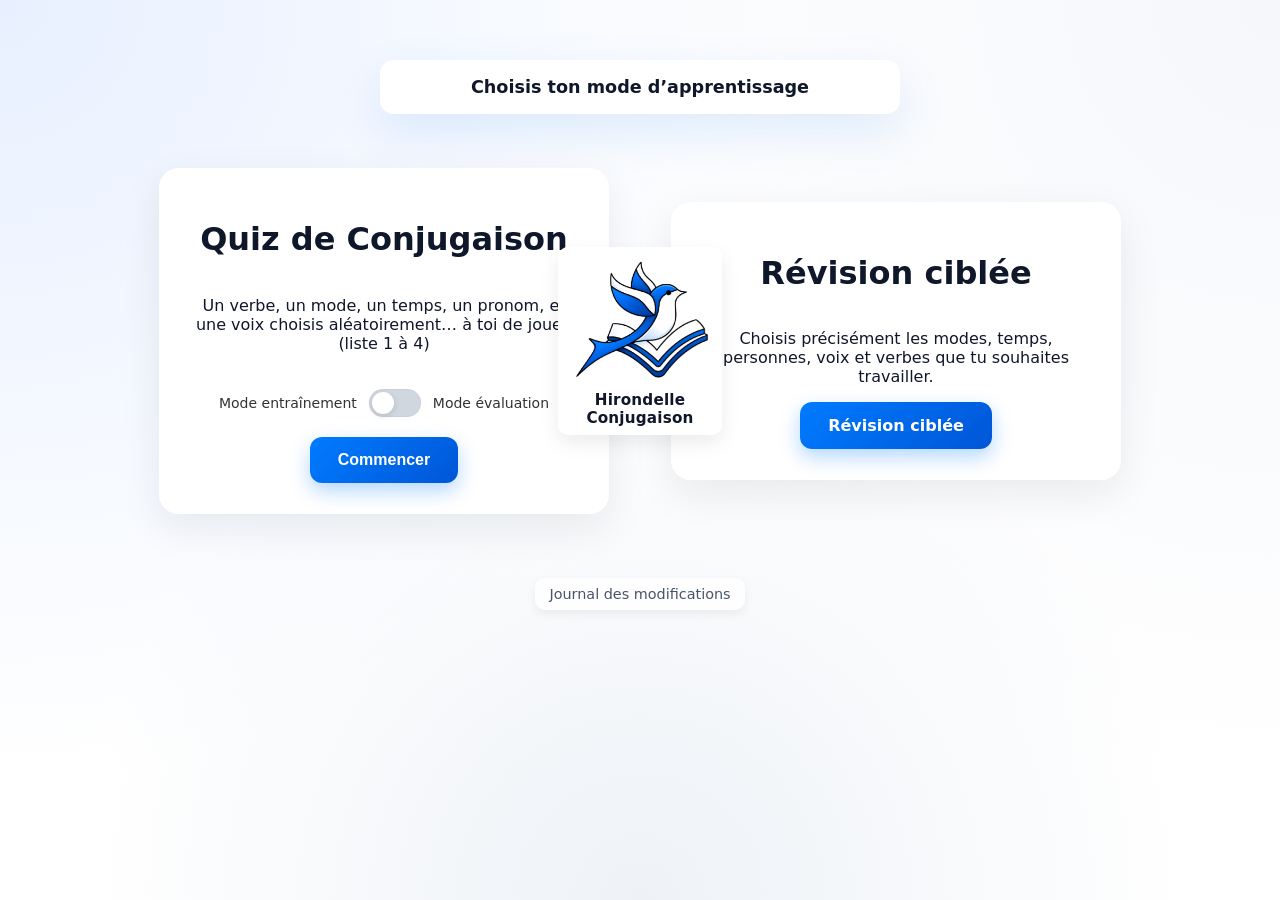
==== commit b54ba88c: "Update index.html" ====
--- a/templates/index.html
+++ b/templates/index.html
@@ -144,15 +144,12 @@
         </form>
     </div>
 
-
-    
-
-<div class="logo-card-wrapper" aria-hidden="false">
-  <div class="logo-card" role="img" aria-label="Hirondelle Conjugaison">
-    <img src="/static/img/logo.png" alt="Hirondelle Conjugaison logo" id="site-logo">
-    <div class="logo-caption">Hirondelle Conjugaison</div>
-  </div>
-</div>
+    <div class="logo-card-wrapper" aria-hidden="false">
+        <div class="logo-card" role="img" aria-label="Hirondelle Conjugaison">
+            <img src="/static/img/logo.png" alt="Hirondelle Conjugaison logo" id="site-logo">
+            <div class="logo-caption">Hirondelle Conjugaison</div>
+        </div>
+    </div>
 
 
     
--- a/static/style.css
+++ b/static/style.css
@@ -15,10 +15,8 @@
 }
 :root{
   /* layout / logo / popup / gear */
-  --logo-x: 0px;
-  --logo-size: 120px;
   --gap-cards-desktop: 180px;
-  --gap-cards-mobile: 28px;
+  --gap-cards-mobile: 40px;
   --logo-vert-desktop: 0px;
   --logo-vert-mobile: 12px;
   --card-min: 260px;
@@ -1132,4 +1130,78 @@
 
 /* Ensure caption doesn't scale with popups and uses site font */
 .logo-card, .logo-caption { font-family: var(--font-sans); }
-
+/* Image sizing and horizontal control (affecte uniquement l'image) */
+:root {
+  --logo-x: 0px;       /* valeur par défaut, change en px ou % */
+  --logo-size: 240px;  /* taille par défaut de l'image */
+}
+
+.logo-card img {
+  width: var(--logo-size);
+  height: auto;
+  display: block;
+  transform: translateX(var(--logo-x));
+  transition: transform 220ms ease, width 220ms ease;
+  will-change: transform, width;
+}
+
+:root {
+  --logo-x: 0px;        /* contrôle horizontal de l'image seule */
+  --logo-size: 140px;   /* nouvelle taille par défaut de l'image (réduite) */
+  --logo-wrapper-size: calc(var(--logo-size) + 24px);
+}
+
+/* Wrapper : reste centré, n'impose pas la taille de l'image */
+.logo-card-wrapper {
+  display: flex;
+  align-items: center;
+  justify-content: center;
+  width: var(--logo-wrapper-size);
+  height: auto;
+  box-sizing: border-box;
+  z-index: 30;
+}
+
+/* Carte du logo : colonne pour que le texte soit sous l'image */
+.logo-card {
+  display: flex;
+  flex-direction: column; /* important : image au-dessus, caption en dessous */
+  align-items: center;
+  justify-content: center;
+  background: #fff;
+  border-radius: 10px;
+  padding: 8px;
+  box-shadow: 0 8px 20px rgba(0,0,0,0.08);
+  transition: transform .18s ease, box-shadow .18s ease;
+  font-family: var(--font-sans);
+}
+
+/* Image : seule l'image est déplacée et redimensionnée */
+.logo-card img {
+  width: var(--logo-size);
+  max-width: 100%;
+  height: auto;
+  display: block;
+  margin: 0 auto;
+  transform: translateX(var(--logo-x));
+  transition: transform 220ms ease, width 220ms ease;
+  will-change: transform, width;
+}
+
+/* Légende sous l'image */
+.logo-caption {
+  margin-top: 10px;
+  font-size: 0.95rem;
+  font-weight: 700;
+  color: #0f172a;
+  text-align: center;
+  letter-spacing: 0.2px;
+  display: block;
+  width: 100%;
+}
+
+/* Mobile tweak : réduire logo si écran petit */
+@media (max-width: 420px) {
+  :root { --logo-size: 110px; }
+  .logo-card-wrapper { width: calc(var(--logo-size) + 24px); }
+}
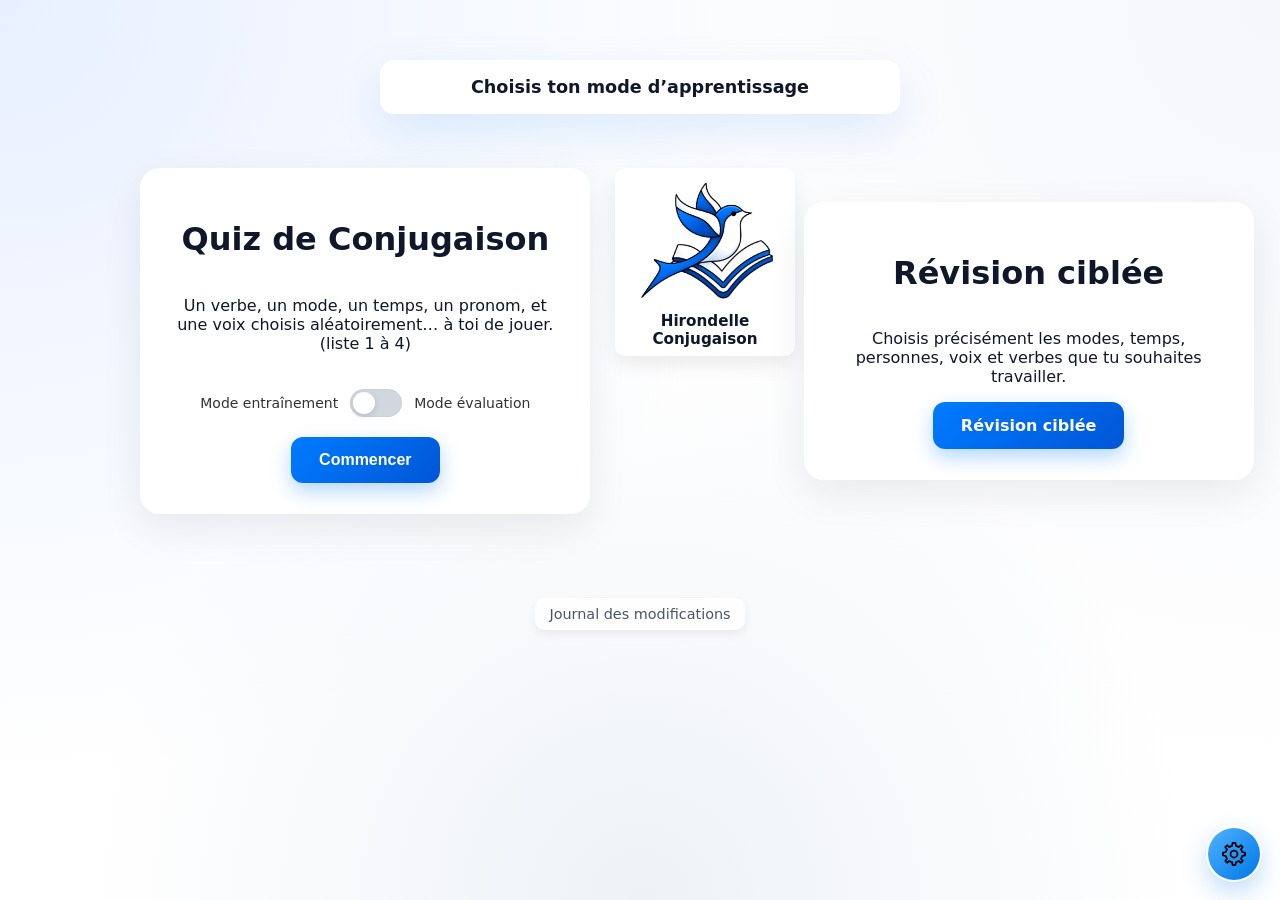
==== commit b6a5cad3: "Update index.html" ====
--- a/templates/index.html
+++ b/templates/index.html
@@ -125,7 +125,7 @@
      ============================ -->
 <div class="menu-row">
     
-    <div class="container">
+    <div class="container card-left">
         <!-- Carte 1 -->
         <h1>Quiz de Conjugaison</h1>
         <p>Un verbe, un mode, un temps, un pronom, et une voix choisis aléatoirement… à toi de jouer. (liste 1 à 4)</p>
@@ -153,7 +153,7 @@
 
 
     
-    <div class="container">
+    <div class="container card-right" >
         <!-- Carte 2 -->
         <h1>Révision ciblée</h1>
         <p>Choisis précisément les modes, temps, personnes, voix et verbes que tu souhaites travailler.</p>
@@ -171,5 +171,21 @@
     <a href="/changelog" class="menu-link">Journal des modifications</a>
 </div>
 <script src="{{ url_for('static', filename='js/settings.js') }}" defer></script>
+
+<script>
+  window.setLogo = function(x, size){
+    if(x) { document.documentElement.style.setProperty('--logo-x', x); localStorage.setItem('logo_x', x); }
+    if(size) { document.documentElement.style.setProperty('--logo-size', size); localStorage.setItem('logo_size', size); }
+    console.log('logo updated', x, size);
+  };
+  // restore saved values on load
+  (function(){
+    const savedX = localStorage.getItem('logo_x');
+    const savedSize = localStorage.getItem('logo_size');
+    if(savedX) document.documentElement.style.setProperty('--logo-x', savedX);
+    if(savedSize) document.documentElement.style.setProperty('--logo-size', savedSize);
+  })();
+</script>
+
 </body>
 </html>
--- a/static/style.css
+++ b/static/style.css
@@ -347,7 +347,7 @@
    MINI-CARTE D'INTRO
    ============================ */
    .mini-card {
-       width: 450px;
+       width: 150px;
        margin: 0 auto 30px auto;
        padding: 14px 20px;
        background: rgba(255, 255, 255, 0.9);
@@ -557,7 +557,6 @@
 .settings-popup,
 .popup,
 .modal,
-.mini-card,
 .bilan-block {
   position: relative;
   background: #ffffff;
@@ -586,7 +585,6 @@
 body.mobile-mode .settings-popup,
 body.mobile-mode .popup,
 body.mobile-mode .modal,
-body.mobile-mode .mini-card,
 body.mobile-mode .bilan-block {
   transform-origin: top center;
   transform: scale(var(--mobile-popup-scale));
@@ -710,7 +708,6 @@
 body.mobile-mode .settings-popup,
 body.mobile-mode .popup,
 body.mobile-mode .modal,
-body.mobile-mode .mini-card,
 body.mobile-mode .bilan-block {
   transform-origin: top center;
   transform: scale(var(--mobile-popup-scale));
@@ -836,9 +833,6 @@
    }
 /* === Fix clickability settings gear (place at end of style.css) === */
 
-/* Assurer que le gear est au-dessus de tout et cliquable */
-#settings-gear,
-
 
 /* Quand popup fermé, s'assurer qu'il ne capte pas les clics invisibles */
 .settings-popup[aria-hidden="true"] {
@@ -885,16 +879,12 @@
   min-width: var(--card-min);
   box-sizing: border-box;
 }
-
-/* Wrapper du logo (flow element) */
 .logo-card-wrapper {
-  display: flex;
-  align-items: center;
-  justify-content: center;
+  position: relative;
+  margin: 0 auto;
   width: calc(var(--logo-size) + 24px);
-  height: calc(var(--logo-size) + 24px);
-  box-sizing: border-box;
-  z-index: 30;
+  pointer-events: none; /* wrapper ne capte pas les clics */
+  overflow: visible;
 }
 
 /* Carte visible du logo */
@@ -933,14 +923,14 @@
   }
 
   /* Position absolue du logo, centré horizontalement, ajustable via --logo-x et --logo-vert-desktop */
-  .logo-card-wrapper {
-    position: absolute;
-    left: 50%;
-    top: 50%;
-    transform: translate(calc(-50% + var(--logo-x)), calc(-50% + var(--logo-vert-desktop)));
-    pointer-events: auto;
-    margin: 0;
-  }
+   .logo-card-wrapper {
+     position: relative;
+     margin: 0 auto;
+     width: calc(var(--logo-size) + 24px);
+     pointer-events: none; /* wrapper ne capte pas les clics */
+     overflow: visible;
+   }
+
 
   /* Réserver visuellement l'espace du logo pour éviter chevauchement */
   .menu-row::before,
@@ -965,12 +955,14 @@
     min-width: auto;
   }
 
-  .logo-card-wrapper {
-    position: relative;
-    transform: translateX(var(--logo-x)) translateY(var(--logo-vert-mobile));
-    margin: 0 auto;
-    width: auto;
-  }
+   .logo-card-wrapper {
+     position: relative;
+     margin: 0 auto;
+     width: calc(var(--logo-size) + 24px);
+     pointer-events: none; /* wrapper ne capte pas les clics */
+     overflow: visible;
+   }
+
 
   /* Si tu veux pousser la carte droite (révision) vers le bas pour laisser plus d'espace visuel */
   .card-right {
@@ -989,26 +981,6 @@
   font-family:var(--font-sans);
 }
 
-/* Consolidated settings gear */
-.settings-gear {
-  position: fixed;
-  right: 18px;
-  bottom: 18px;
-  width: var(--settings-gear-size-desktop);
-  height: var(--settings-gear-size-desktop);
-  border-radius: 50%;
-  background: linear-gradient(135deg, #4fb3ff, #0077e6);
-  border: 2px solid rgba(255,255,255,0.25);
-  display: flex; align-items: center; justify-content: center;
-  cursor: pointer; z-index: 99999; padding: 0;
-  box-shadow: 0 10px 26px rgba(0,119,230,0.25);
-  color: #fff;
-  transition: transform 260ms cubic-bezier(.2,.9,.2,1), box-shadow 260ms cubic-bezier(.2,.9,.2,1), background 260ms ease;
-}
-.settings-gear svg { width: var(--settings-gear-svg); height: var(--settings-gear-svg); pointer-events: none; }
-.settings-gear:hover { transform: translateY(-4px) scale(1.08); box-shadow: 0 18px 40px rgba(0,119,230,0.35); }
-.settings-gear:focus { outline: none; box-shadow: 0 0 0 6px rgba(0,119,230,0.25); }
-.settings-gear.open { transform: rotate(90deg) scale(1.05); box-shadow: 0 22px 48px rgba(0,119,230,0.40); }
 
 /* Consolidated popup */
 .settings-popup {
@@ -1116,17 +1088,6 @@
 .settings-gear:focus { outline: none; box-shadow: 0 0 0 6px rgba(0,119,230,0.25); }
 .settings-gear.open { transform: rotate(90deg) scale(1.05); box-shadow: 0 22px 48px rgba(0,119,230,0.40); }
 
-/* Caption under logo */
-.logo-caption {
-  margin-top: 8px;
-  font-size: 0.95rem;
-  font-weight: 700;
-  color: #0f172a;
-  text-align: center;
-  letter-spacing: 0.2px;
-  display: block;
-  width: 100%;
-}
 
 /* Ensure caption doesn't scale with popups and uses site font */
 .logo-card, .logo-caption { font-family: var(--font-sans); }
@@ -1136,36 +1097,27 @@
   --logo-size: 240px;  /* taille par défaut de l'image */
 }
 
-.logo-card img {
-  width: var(--logo-size);
-  height: auto;
-  display: block;
-  transform: translateX(var(--logo-x));
-  transition: transform 220ms ease, width 220ms ease;
-  will-change: transform, width;
-}
-
+/* ---------- Logo card : stable, caption sous l'image ---------- */
 :root {
-  --logo-x: 0px;        /* contrôle horizontal de l'image seule */
-  --logo-size: 140px;   /* nouvelle taille par défaut de l'image (réduite) */
+  --logo-x: 0px;        /* translation horizontale de l'image SEULE */
+  --logo-size: 140px;   /* largeur de l'image */
   --logo-wrapper-size: calc(var(--logo-size) + 24px);
 }
 
-/* Wrapper : reste centré, n'impose pas la taille de l'image */
+/* wrapper : taille fixe, ne change pas quand l'image bouge */
 .logo-card-wrapper {
-  display: flex;
-  align-items: center;
-  justify-content: center;
-  width: var(--logo-wrapper-size);
-  height: auto;
-  box-sizing: border-box;
-  z-index: 30;
-}
-
-/* Carte du logo : colonne pour que le texte soit sous l'image */
+  position: relative;
+  margin: 0 auto;
+  width: calc(var(--logo-size) + 24px);
+  pointer-events: none; /* wrapper ne capte pas les clics */
+  overflow: visible;
+}
+
+
+/* carte : colonne pour caption sous l'image, pointer-events rétabli sur la carte */
 .logo-card {
   display: flex;
-  flex-direction: column; /* important : image au-dessus, caption en dessous */
+  flex-direction: column;
   align-items: center;
   justify-content: center;
   background: #fff;
@@ -1174,9 +1126,13 @@
   box-shadow: 0 8px 20px rgba(0,0,0,0.08);
   transition: transform .18s ease, box-shadow .18s ease;
   font-family: var(--font-sans);
-}
-
-/* Image : seule l'image est déplacée et redimensionnée */
+  pointer-events: auto; /* carte cliquable si besoin */
+  overflow: visible;    /* important : laisse l'image se translater sans forcer overflow:hidden */
+  width: var(--logo-wrapper-size); /* fixe la largeur de la carte pour éviter l'extension */
+  max-width: 100%;
+}
+
+/* seule l'image se translate horizontalement */
 .logo-card img {
   width: var(--logo-size);
   max-width: 100%;
@@ -1186,22 +1142,72 @@
   transform: translateX(var(--logo-x));
   transition: transform 220ms ease, width 220ms ease;
   will-change: transform, width;
-}
-
-/* Légende sous l'image */
+  pointer-events: auto;
+}
+
+
+/* caption sous l'image */
 .logo-caption {
   margin-top: 10px;
   font-size: 0.95rem;
   font-weight: 700;
   color: #0f172a;
   text-align: center;
-  letter-spacing: 0.2px;
-  display: block;
   width: 100%;
-}
-
-/* Mobile tweak : réduire logo si écran petit */
+  pointer-events: none;
+}
+
+/* Desktop : si tu veux que la carte garde une hauteur fixe, tu peux décommenter */
+/* .logo-card { min-height: calc(var(--logo-size) + 48px); } */
+
+/* Mobile : réduire la taille si écran petit */
 @media (max-width: 420px) {
   :root { --logo-size: 110px; }
   .logo-card-wrapper { width: calc(var(--logo-size) + 24px); }
-}
+  .logo-card { width: calc(var(--logo-size) + 24px); }
+}
+/* ---------- SETTINGS GEAR (unique, visible, cliquable) ---------- */
+#settings-gear, .settings-gear {
+  position: fixed;
+  right: 18px;
+  bottom: 18px;
+  width: var(--settings-gear-size-desktop,56px);
+  height: var(--settings-gear-size-desktop,56px);
+  border-radius: 50%;
+  background: linear-gradient(135deg, #4fb3ff, #0077e6);
+  border: 2px solid rgba(255,255,255,0.25);
+  display: flex;
+  align-items: center;
+  justify-content: center;
+  cursor: pointer;
+  z-index: 100000; /* très haut pour éviter recouvrement */
+  padding: 0;
+  box-shadow: 0 10px 26px rgba(0,119,230,0.25);
+  color: #fff;
+  transition: transform 260ms cubic-bezier(.2,.9,.2,1), box-shadow 260ms cubic-bezier(.2,.9,.2,1), background 260ms ease;
+  pointer-events: auto !important;
+  background-clip: padding-box;
+}
+
+/* svg taille */
+#settings-gear svg, .settings-gear svg {
+  width: var(--settings-gear-svg,28px);
+  height: var(--settings-gear-svg,28px);
+  pointer-events: none;
+}
+
+/* hover / focus */
+#settings-gear:hover, .settings-gear:hover { transform: translateY(-4px) scale(1.08); box-shadow: 0 18px 40px rgba(0,119,230,0.35); }
+#settings-gear:focus, .settings-gear:focus { outline: none; box-shadow: 0 0 0 6px rgba(0,119,230,0.25); }
+#settings-gear.open, .settings-gear.open { transform: rotate(90deg) scale(1.05); box-shadow: 0 22px 48px rgba(0,119,230,0.40); }
+@media (max-width: 899px) {
+  :root { --logo-vertical-gap: calc(var(--logo-size,140px) / 2 + 12px); }
+
+  /* si tes containers n'ont pas ces classes, ajoute-les en HTML (voir étape 4) */
+  .card-left { margin-bottom: var(--logo-vertical-gap); }
+  .card-right { margin-top: var(--logo-vertical-gap); }
+
+  /* s'assurer que popups et gear restent au-dessus */
+  .settings-popup { z-index: 300000; }
+  #settings-gear, .settings-gear { z-index: 300001; pointer-events: auto; }
+}
